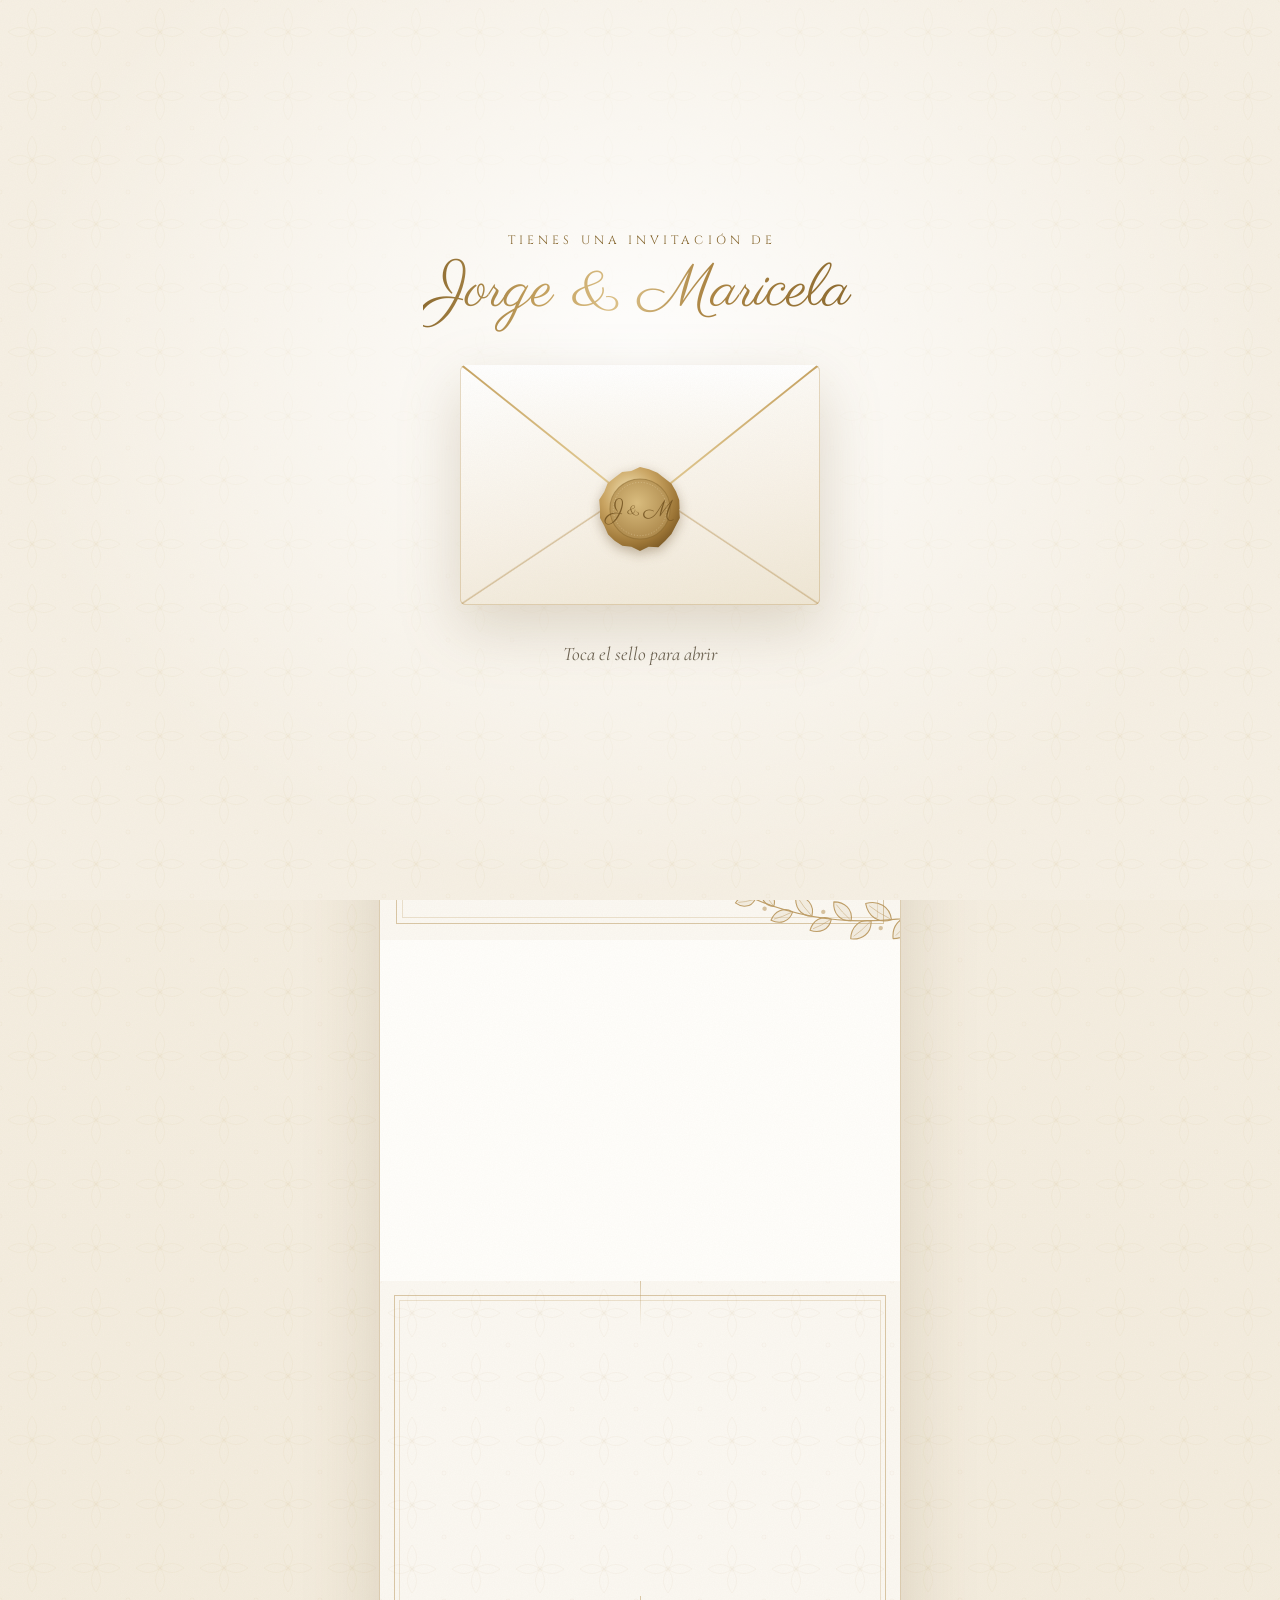
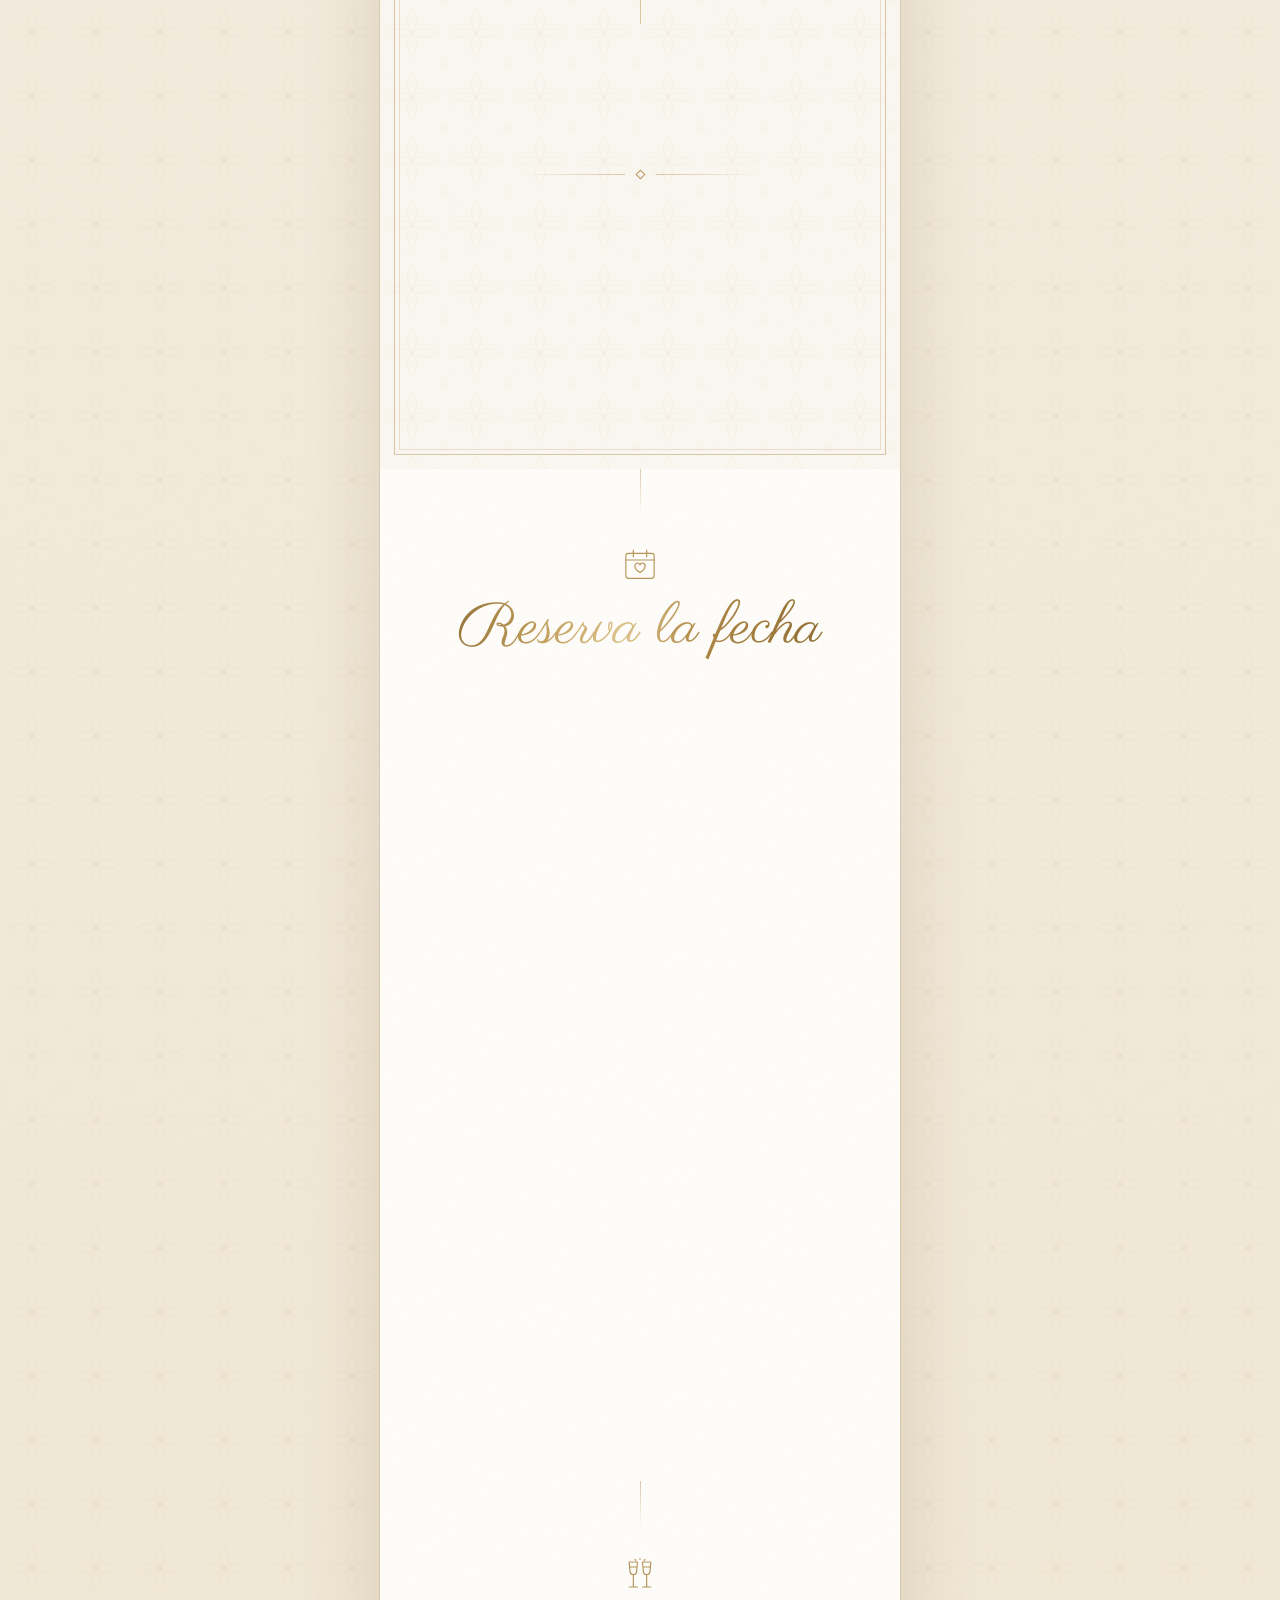
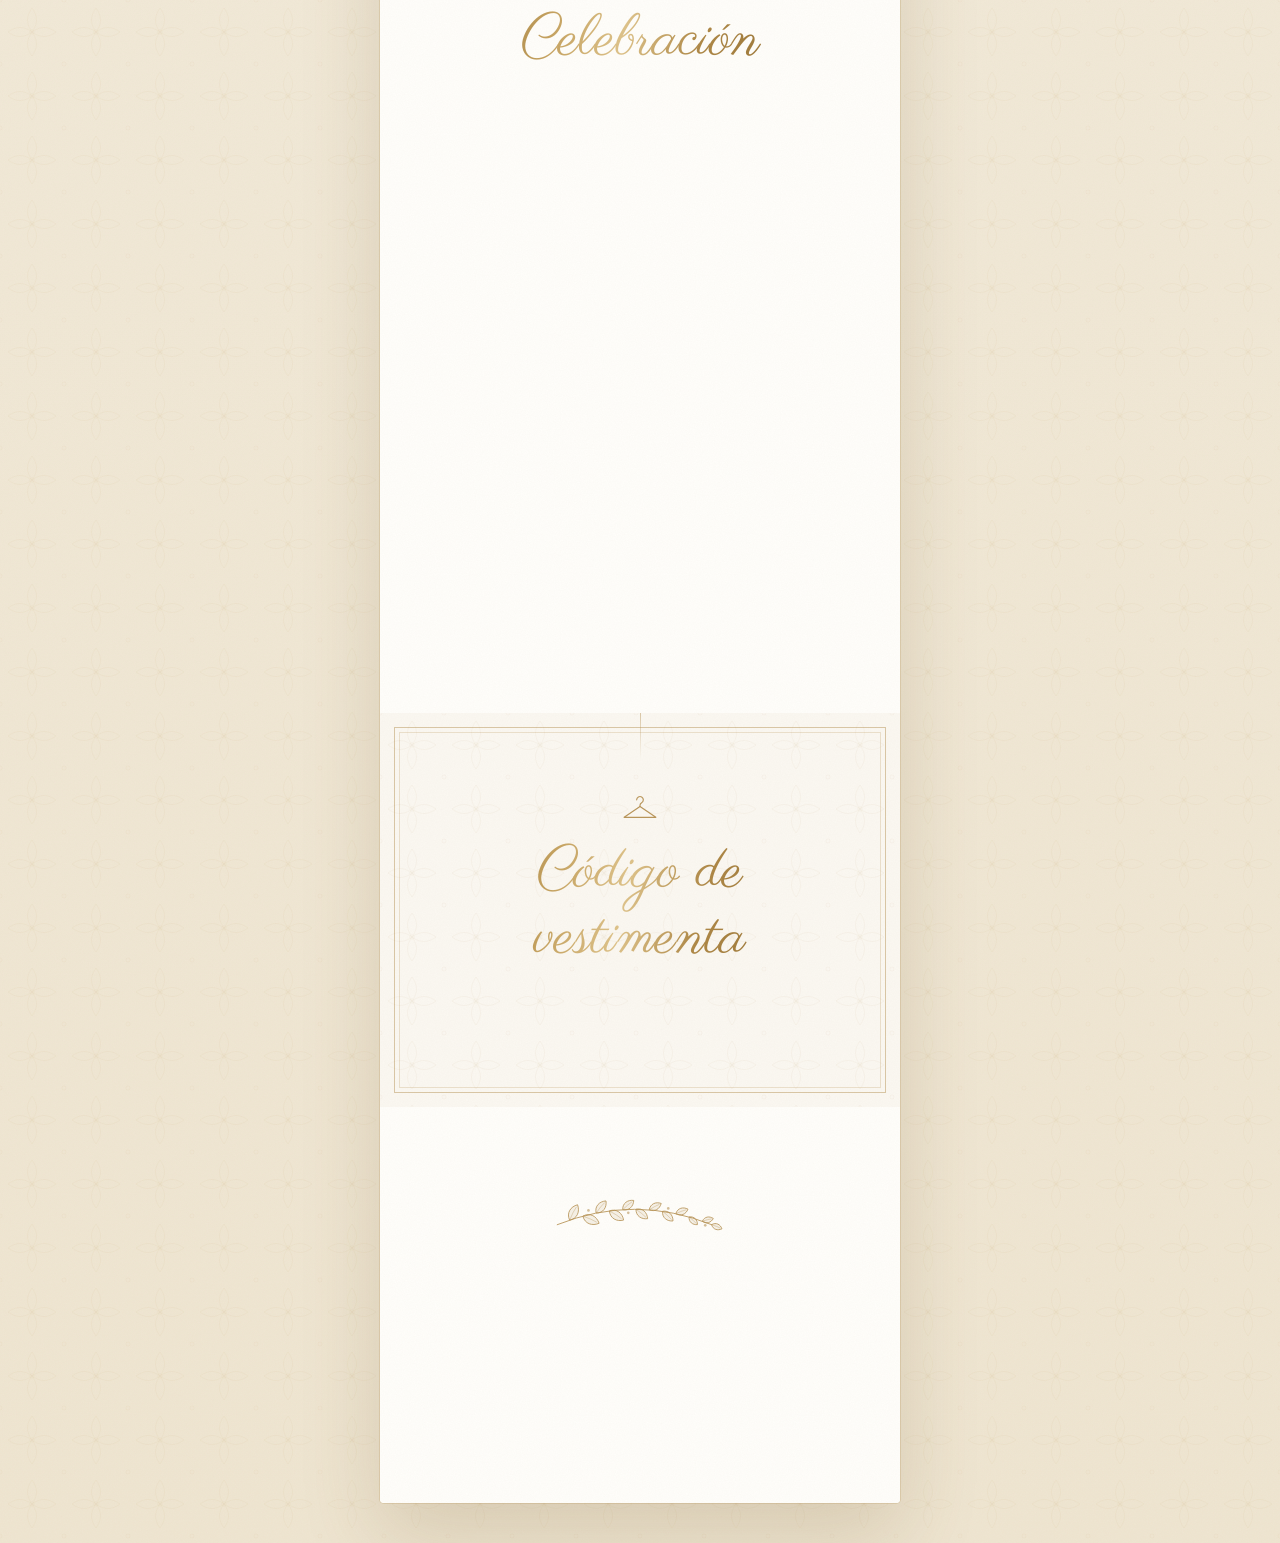
==== index.html @ 22a39b21 "Invitación de boda de Jorge & Maricela Invitación web en blanco y dorado con confirmación de asisten" ====
<!doctype html>
<html lang="es">
<head>
  <meta charset="utf-8">
  <meta name="viewport" content="width=device-width, initial-scale=1, viewport-fit=cover">
  <title>Boda de Jorge &amp; Maricela · 11 de diciembre de 2026</title>
  <meta name="description" content="Con la bendición de Dios y de nuestros padres, te invitamos a celebrar nuestra boda. Viernes 11 de diciembre de 2026 · Chiapa de Corzo, Chiapas.">
  <meta name="theme-color" content="#FFFEFB">
  <meta name="color-scheme" content="light only">
  <meta name="darkreader-lock">

  <!-- Vista previa al compartir (WhatsApp, Facebook…). Cambia TU-DOMINIO.com por la dirección real. -->
  <meta property="og:type" content="website">
  <meta property="og:locale" content="es_MX">
  <meta property="og:title" content="Jorge &amp; Maricela · ¡Nos casamos!">
  <meta property="og:description" content="Viernes 11 de diciembre de 2026 · Chiapa de Corzo, Chiapas. Abre tu invitación y confirma tu asistencia.">
  <meta property="og:url" content="https://jorgerealg-star.github.io/boda-jorge-maricela/">
  <meta property="og:image" content="https://jorgerealg-star.github.io/boda-jorge-maricela/img/og.jpg">
  <meta property="og:image:width" content="1200">
  <meta property="og:image:height" content="630">
  <meta property="og:image:alt" content="Invitación de boda de Jorge y Maricela">
  <meta name="twitter:card" content="summary_large_image">

  <link rel="icon" href="img/favicon-48.png" sizes="48x48" type="image/png">
  <link rel="apple-touch-icon" href="img/icono-180.png">

  <link rel="preconnect" href="https://fonts.googleapis.com">
  <link rel="preconnect" href="https://fonts.gstatic.com" crossorigin>
  <link rel="stylesheet" href="https://fonts.googleapis.com/css2?family=Cinzel:wght@400;500&family=Cormorant+Garamond:ital,wght@0,400;0,500;0,600;1,400;1,500&family=Parisienne&display=swap">
  <link rel="stylesheet" href="css/estilos.css">
</head>
<body>
  <a class="saltar" href="#contenido">Ir a la invitación</a>

  <!-- Sobre de bienvenida -->
  <div class="sobre-escena" id="sobre-escena" hidden>
    <div class="sobre-escena__marco">
      <p class="sobre-escena__antes">Tienes una invitación de</p>
      <p class="sobre-escena__nombres" id="sobre-nombres"></p>
      <button class="sobre" id="sobre" type="button" aria-label="Abrir la invitación">
        <span class="sobre__fondo"></span>
        <span class="sobre__carta" id="sobre-carta"></span>
        <span class="sobre__frente"></span>
        <span class="sobre__solapa"><span class="sobre__solapa-ext"></span><span class="sobre__solapa-int"></span></span>
        <span class="sobre__sello" id="sobre-sello"></span>
      </button>
      <p class="sobre-escena__pista">Toca el sello para abrir</p>
    </div>
  </div>

  <div class="pagina">
    <main class="invitacion" id="contenido" tabindex="-1">
      <noscript><p class="sin-js">Para ver la invitación activa JavaScript en tu navegador.</p></noscript>
    </main>
  </div>

  <button class="boton-musica" id="boton-musica" type="button" hidden aria-pressed="true" aria-label="Pausar la música"></button>

  <dialog class="visor" id="visor">
    <button class="visor__cerrar" type="button" aria-label="Cerrar">×</button>
    <img alt="">
  </dialog>

  <div class="aviso" id="aviso" role="status" aria-live="polite"></div>

  <script src="config.js"></script>
  <script src="js/decoracion.js"></script>
  <script src="js/app.js"></script>
</body>
</html>
---- css/estilos.css ----
/* ==========================================================================
   Invitación de boda · Jorge & Maricela
   Paleta: blanco perla y oro
   ========================================================================== */

:root {
  --blanco: #fffefb;
  --perla: #fbf8f2;
  --marfil: #f6f0e4;
  --champan: #efe5d1;
  --oro: #b8955a;
  --oro-claro: #d9bf88;
  --oro-osc: #85662e;
  --tinta: #3a3225;
  --tinta-suave: #6a6050;
  --linea: rgba(184, 149, 90, .5);
  --linea-suave: rgba(184, 149, 90, .25);

  --oro-texto: linear-gradient(100deg, #8a682e 0%, #c3a05e 28%, #dcc189 46%, #ad8746 64%, #8a682e 100%);
  --oro-fondo: linear-gradient(100deg, #c5a261, #ead6a2 42%, #c9a664 70%, #e0c78f);

  --serif: 'Cormorant Garamond', 'Times New Roman', serif;
  --mayus: 'Cinzel', 'Cormorant Garamond', serif;
  --script: 'Parisienne', 'Snell Roundhand', cursive;

  --ancho: 520px;
  --suave: cubic-bezier(.22, .7, .2, 1);

  --grano: url("data:image/svg+xml,%3Csvg xmlns='http://www.w3.org/2000/svg' width='220' height='220'%3E%3Cfilter id='n'%3E%3CfeTurbulence type='fractalNoise' baseFrequency='.85' numOctaves='3' stitchTiles='stitch'/%3E%3CfeColorMatrix values='0 0 0 0 .45 0 0 0 0 .38 0 0 0 0 .25 0 0 0 .05 0'/%3E%3C/filter%3E%3Crect width='100%25' height='100%25' filter='url(%23n)'/%3E%3C/svg%3E");
  /* Damasco suave en dorado para fondos */
  --damasco: url("data:image/svg+xml,%3Csvg xmlns='http://www.w3.org/2000/svg' width='64' height='64' viewBox='0 0 64 64'%3E%3Cg fill='none' stroke='%23b8955a' stroke-opacity='.08' stroke-width='.8'%3E%3Cpath d='M32 8c6 8 6 16 0 24-6-8-6-16 0-24zM32 32c6 8 6 16 0 24-6-8-6-16 0-24zM8 32c8-6 16-6 24 0-8 6-16 6-24 0zM32 32c8-6 16-6 24 0-8 6-16 6-24 0z'/%3E%3Ccircle cx='32' cy='32' r='2.2'/%3E%3Ccircle cx='0' cy='0' r='2'/%3E%3Ccircle cx='64' cy='0' r='2'/%3E%3Ccircle cx='0' cy='64' r='2'/%3E%3Ccircle cx='64' cy='64' r='2'/%3E%3C/g%3E%3C/svg%3E");
}

*, *::before, *::after { box-sizing: border-box; }
html { -webkit-text-size-adjust: 100%; scroll-behavior: smooth; }
html.bloqueado { overflow: hidden; }
body {
  margin: 0;
  font-family: var(--serif);
  font-size: 19px;
  line-height: 1.55;
  color: var(--tinta);
  background: var(--champan);
  -webkit-font-smoothing: antialiased;
  text-rendering: optimizeLegibility;
  font-variant-numeric: lining-nums;
}
img, svg { display: block; max-width: 100%; }
button, input, textarea { font: inherit; color: inherit; }
a { color: inherit; }
h1, h2, h3, p { margin: 0; }
[hidden] { display: none !important; }

.saltar {
  position: absolute; left: -999px; top: 8px; z-index: 100;
  background: var(--blanco); padding: 8px 14px; border-radius: 4px;
}
.saltar:focus { left: 8px; }
:focus-visible { outline: 2px solid var(--oro); outline-offset: 3px; }

/* ----------------------------------------------------------------- Página */
.pagina {
  min-height: 100vh;
  background: var(--grano), var(--damasco), linear-gradient(var(--marfil), var(--champan));
}
.invitacion {
  max-width: var(--ancho);
  margin: 0 auto;
  background: var(--blanco) var(--grano);
  overflow: hidden;
  outline: none;
  box-shadow: 0 0 0 1px var(--linea-suave), 0 30px 80px rgba(110, 85, 40, .18);
}
@media (min-width: 600px) {
  .pagina { padding: 40px 0; }
  .invitacion { border-radius: 4px; }
}

/* Revelado al hacer scroll */
.revelar { opacity: 0; transform: translateY(18px); transition: opacity .9s var(--suave), transform .9s var(--suave); }
.revelar.visto { opacity: 1; transform: none; }
body:not(.listo) .portada .revelar { opacity: 0; }

/* ----------------------------------------------------------------- Ramas e íconos */
.rama, .corona { overflow: visible; color: var(--oro); }
.rama .tallo, .corona .tallo { fill: none; stroke: currentColor; stroke-width: 1.15; stroke-linecap: round; }
.rama .hoja, .corona .hoja { fill: currentColor; fill-opacity: .12; stroke: currentColor; stroke-width: 1; stroke-linejoin: round; }
.rama .nervio, .corona .nervio { fill: none; stroke: currentColor; stroke-width: .6; stroke-opacity: .7; }
.rama .baya, .corona .baya { fill: currentColor; fill-opacity: .6; }
.icono { width: 1.25em; height: 1.25em; flex: none; }

.separador {
  display: flex; align-items: center; gap: 12px; justify-content: center;
  margin: 34px auto; max-width: 240px; color: var(--oro);
}
.separador span { flex: 1; height: 1px; background: linear-gradient(90deg, transparent, var(--linea)); }
.separador span:last-child { transform: scaleX(-1); }
.separador i { width: 7px; height: 7px; border: 1px solid currentColor; transform: rotate(45deg); }

/* ----------------------------------------------------------------- Textos comunes */
.etiqueta {
  font-family: var(--mayus); font-size: 12.5px; letter-spacing: .32em;
  text-transform: uppercase; color: var(--oro-osc);
}
.etiqueta--centro { text-align: center; margin-top: 34px; }
.titulo {
  font-family: var(--script); font-weight: 400;
  font-size: clamp(44px, 12vw, 58px); line-height: 1.15;
  padding: .05em .1em .15em;
  background: var(--oro-texto); -webkit-background-clip: text; background-clip: text; color: transparent;
}
.texto { color: var(--tinta-suave); font-size: 19px; max-width: 34ch; margin: 0 auto; }

/* ----------------------------------------------------------------- Secciones */
.seccion { position: relative; padding: 76px 30px; text-align: center; }
.seccion + .seccion::before {
  content: ''; position: absolute; top: 0; left: 50%; width: 1px; height: 46px;
  background: linear-gradient(var(--linea), transparent);
}
.seccion__dentro { position: relative; max-width: 420px; margin: 0 auto; }
.seccion__icono { display: grid; place-items: center; color: var(--oro); margin-bottom: 8px; }
.seccion__icono .icono { width: 40px; height: 40px; }
.seccion--padres, .seccion--vestimenta, .seccion--padrinos, .seccion--rsvp {
  background: var(--grano), var(--damasco), var(--perla);
}
.seccion--padres::after, .seccion--vestimenta::after, .seccion--rsvp::after {
  content: ''; position: absolute; inset: 14px; pointer-events: none;
  border: 1px solid var(--linea); outline: 1px solid var(--linea-suave); outline-offset: -6px;
}

/* ----------------------------------------------------------------- Portada */
.portada {
  position: relative; min-height: 100vh; min-height: 100svh;
  display: grid; place-items: center; text-align: center;
  padding: 72px 28px 96px; color: var(--tinta); overflow: hidden;
  background:
    radial-gradient(ellipse 85% 55% at 50% 42%, rgba(239, 222, 182, .55), transparent 72%),
    var(--grano),
    linear-gradient(180deg, var(--blanco), var(--perla));
}
.portada__marco {
  position: absolute; inset: 16px; border: 1px solid var(--linea); pointer-events: none;
}
.portada__marco::after {
  content: ''; position: absolute; inset: 5px; border: 1px solid var(--linea-suave);
}
.portada__rama { position: absolute; color: var(--oro); opacity: .9; pointer-events: none; }
.portada__rama .rama { width: 100%; }
.portada__rama--arriba { width: 72%; top: -14px; left: -16%; transform: rotate(12deg); }
.portada__rama--abajo { width: 66%; bottom: -10px; right: -14%; transform: rotate(192deg); }
.portada__contenido { position: relative; z-index: 1; display: flex; flex-direction: column; align-items: center; }
.portada__antes {
  font-family: var(--mayus); font-size: 14px; letter-spacing: .5em; text-transform: uppercase;
  color: var(--oro-osc); padding-left: .5em;
}
.portada__monograma { position: relative; width: 168px; height: 168px; margin: 26px 0 8px; display: grid; place-items: center; }
.portada__monograma .corona { position: absolute; inset: 0; width: 100%; height: 100%; color: var(--oro); }
.portada__monograma span {
  font-family: var(--mayus); font-size: 34px; letter-spacing: .06em; color: var(--oro-osc);
  display: flex; align-items: center; gap: 6px; margin-top: -6px;
}
.portada__monograma i { font-family: var(--script); font-style: normal; font-size: 30px; color: var(--oro); }
.portada__nombres {
  font-family: var(--script); font-weight: 400; line-height: .98;
  font-size: clamp(66px, 20vw, 96px);
  display: flex; flex-direction: column; align-items: center;
}
.portada__nombres span {
  padding: .06em .18em .14em;
  background: var(--oro-texto); -webkit-background-clip: text; background-clip: text; color: transparent;
}
.portada__nombres .portada__y { font-size: .52em; margin: -.1em 0 -.12em; }
.portada__fecha {
  display: flex; align-items: center; gap: 12px; margin-top: 28px; white-space: nowrap;
  font-family: var(--mayus); font-size: 12px; letter-spacing: .18em; text-transform: uppercase; color: var(--tinta);
}
.portada__fecha strong { font-weight: 400; font-size: 18px; letter-spacing: .08em; padding: 6px 12px; border-left: 1px solid var(--linea); border-right: 1px solid var(--linea); color: var(--oro-osc); }
.portada__lugar {
  display: flex; align-items: center; gap: 8px; margin-top: 16px;
  font-style: italic; font-size: 19px; color: var(--tinta-suave);
}
.portada__lugar .icono { color: var(--oro); width: 18px; height: 18px; }
.portada__invitado {
  margin-top: 30px; padding: 14px 26px; border: 1px solid var(--linea);
  background: rgba(255, 255, 255, .7); box-shadow: 0 8px 24px rgba(140, 105, 45, .08);
  display: flex; flex-direction: column; gap: 2px;
}
.portada__invitado span { font-family: var(--mayus); font-size: 11px; letter-spacing: .3em; text-transform: uppercase; color: var(--oro-osc); }
.portada__invitado strong { font-weight: 500; font-size: 22px; line-height: 1.3; margin: 4px 0 2px; }
.portada__invitado em { font-size: 16px; color: var(--tinta-suave); }
.portada__bajar {
  position: absolute; bottom: 34px; left: 50%; transform: translateX(-50%);
  color: var(--oro); width: 44px; height: 44px; display: grid; place-items: center;
  animation: flotar 2.4s ease-in-out infinite;
}
.portada__bajar .icono { width: 24px; height: 24px; }
@keyframes flotar { 50% { transform: translate(-50%, 7px); } }

/* ----------------------------------------------------------------- Frase */
.seccion--frase { padding-top: 84px; padding-bottom: 70px; }
.frase__rama { width: 150px; margin: 0 auto 22px; }
.frase p { font-style: italic; font-size: 23px; line-height: 1.6; color: var(--tinta); }

/* ----------------------------------------------------------------- Padres */
.padres__intro { font-family: var(--script); font-size: 34px; line-height: 1.35; color: var(--oro-osc); margin-bottom: 34px; }
.padres { display: grid; gap: 26px; }
.padres__divisor { width: 1px; height: 28px; margin: -6px auto; background: var(--linea); }
.padres__grupo .etiqueta { margin-bottom: 10px; }
.padres__nombre { font-size: 22px; line-height: 1.45; color: var(--tinta); }
.padres__honor { font-style: italic; font-size: 20px; color: var(--tinta-suave); max-width: 26ch; margin: 0 auto; }
.padres__novios { margin-top: 20px; display: flex; flex-direction: column; gap: 4px; }
.padres__novios span { font-family: var(--mayus); font-size: 17px; letter-spacing: .12em; color: var(--tinta); }
.padres__novios i { font-family: var(--script); font-style: normal; font-size: 32px; color: var(--oro); line-height: 1.2; }

/* ----------------------------------------------------------------- Fecha */
.fecha-grande { display: grid; grid-template-columns: 1fr auto 1fr; align-items: center; gap: 18px; margin-top: 24px; }
.fecha-grande__lado {
  font-family: var(--mayus); font-size: 13.5px; letter-spacing: .26em; text-transform: uppercase; color: var(--oro-osc);
  padding: 10px 0; border-top: 1px solid var(--linea); border-bottom: 1px solid var(--linea);
}
.fecha-grande__dia {
  font-family: var(--mayus); font-weight: 400; font-size: 80px; line-height: 1;
  background: var(--oro-texto); -webkit-background-clip: text; background-clip: text; color: transparent;
}
.cuenta { display: flex; justify-content: center; gap: 10px; margin-top: 14px; }
.cuenta__caja {
  width: 74px; padding: 14px 4px 10px; border: 1px solid var(--linea); background: var(--blanco);
  box-shadow: 0 6px 16px rgba(140, 105, 45, .07);
  display: flex; flex-direction: column; align-items: center;
}
.cuenta__caja b { font-family: var(--serif); font-weight: 500; font-size: 34px; line-height: 1; color: var(--tinta); font-variant-numeric: lining-nums tabular-nums; }
.cuenta__caja span { margin-top: 6px; font-family: var(--mayus); font-size: 10.5px; letter-spacing: .2em; text-transform: uppercase; color: var(--oro-osc); }
.cuenta__mensaje { margin-top: 30px; font-family: var(--script); font-size: 38px; color: var(--oro-osc); }

.cal { margin: 40px auto 0; max-width: 320px; padding: 22px 20px 18px; border: 1px solid var(--linea); background: var(--blanco); box-shadow: 0 10px 26px rgba(140, 105, 45, .07); }
.cal__mes { font-family: var(--mayus); font-size: 13px; letter-spacing: .3em; text-transform: uppercase; color: var(--oro-osc); margin-bottom: 12px; }
.cal__rejilla { display: grid; grid-template-columns: repeat(7, 1fr); row-gap: 4px; font-size: 16px; }
.cal__rejilla span { height: 34px; display: grid; place-items: center; }
.cal__cab { font-family: var(--mayus); font-size: 11.5px; color: var(--oro-osc); }
.cal__dia { color: var(--tinta-suave); }
.cal__dia--boda { position: relative; color: var(--blanco); font-weight: 600; }
.cal__dia--boda .icono { position: absolute; width: 40px; height: 40px; left: 50%; top: 50%; transform: translate(-50%, -50%); color: var(--oro); }
.cal__dia--boda .icono path { fill: var(--oro); }
.cal__dia--boda b { position: relative; font-weight: 600; font-size: 15px; margin-top: -2px; }

/* ----------------------------------------------------------------- Botones */
.botones { display: flex; flex-wrap: wrap; justify-content: center; gap: 12px; margin-top: 30px; }
.boton {
  display: inline-flex; align-items: center; justify-content: center; gap: 10px;
  min-height: 50px; padding: 12px 22px; border-radius: 2px; cursor: pointer;
  font-family: var(--mayus); font-size: 13px; letter-spacing: .16em; text-transform: uppercase; text-decoration: none;
  transition: background-color .25s, color .25s, border-color .25s, transform .15s, box-shadow .25s, filter .25s;
}
.boton:active { transform: translateY(1px); }
.boton .icono { width: 19px; height: 19px; }
.botones .boton { min-width: 220px; }
.boton--oro, .boton--principal {
  color: #3d2f14; border: 0; box-shadow: 0 10px 24px rgba(140, 105, 45, .25);
  background: var(--oro-fondo);
}
.boton--oro:hover, .boton--principal:hover { box-shadow: 0 12px 30px rgba(140, 105, 45, .32); filter: brightness(1.04); }
.boton--oro:disabled { opacity: .7; cursor: progress; }
.boton--linea { background: var(--blanco); color: var(--oro-osc); border: 1px solid var(--oro); }
.boton--linea:hover { background: #fbf4e6; }
.boton--ancho { width: 100%; }
.boton--chico { min-height: 42px; padding: 8px 16px; font-size: 11.5px; }
.enlace {
  background: none; border: 0; padding: 8px; margin-top: 18px; cursor: pointer;
  font-style: italic; font-size: 17px; text-decoration: underline; text-underline-offset: 4px; color: var(--tinta-suave);
}

/* ----------------------------------------------------------------- Evento */
.evento__hora { font-family: var(--serif); font-weight: 500; font-size: 34px; color: var(--tinta); margin-top: 10px; }
.evento__lugar { font-family: var(--mayus); font-size: 18px; letter-spacing: .16em; color: var(--oro-osc); margin-top: 6px; }
.evento__dir { font-style: italic; font-size: 19px; color: var(--tinta-suave); margin-top: 8px; }
.mapa {
  position: relative; margin: 28px auto 0; height: 220px; border: 1px solid var(--linea); padding: 6px; background: var(--blanco);
  box-shadow: 0 14px 30px rgba(140, 105, 45, .1);
}
/* Se ve debajo del mapa mientras carga o si el teléfono no lo puede mostrar */
.mapa__respaldo {
  position: absolute; inset: 6px; display: flex; flex-direction: column; align-items: center; justify-content: center; gap: 6px;
  text-decoration: none; color: var(--oro-osc);
  background: var(--grano), var(--damasco), var(--perla);
}
.mapa__respaldo .icono { width: 40px; height: 40px; color: var(--oro); }
.mapa__respaldo span { font-family: var(--mayus); font-size: 15px; letter-spacing: .14em; }
.mapa__respaldo em { font-size: 16px; color: var(--tinta-suave); text-decoration: underline; text-underline-offset: 3px; }
.mapa iframe { position: relative; width: 100%; height: 100%; border: 0; filter: saturate(.5) sepia(.15); background: transparent; }

/* ----------------------------------------------------------------- Itinerario */
.linea { list-style: none; margin: 30px auto 0; padding: 0; position: relative; max-width: 300px; }
.linea::before { content: ''; position: absolute; left: 27px; top: 10px; bottom: 10px; width: 1px; background: var(--linea); }
.linea__paso { position: relative; display: grid; grid-template-columns: 56px 1fr; grid-template-rows: auto auto; column-gap: 18px; text-align: left; padding: 10px 0; }
.linea__icono {
  grid-row: span 2; width: 56px; height: 56px; border-radius: 50%; display: grid; place-items: center;
  background: var(--blanco); color: var(--oro); border: 1px solid var(--oro);
  box-shadow: 0 0 0 5px var(--blanco), 0 0 0 6px var(--linea-suave);
}
.linea__icono .icono { width: 26px; height: 26px; }
.linea__hora { align-self: end; font-family: var(--mayus); font-size: 13px; letter-spacing: .18em; color: var(--oro-osc); }
.linea__titulo { font-size: 23px; color: var(--tinta); }

/* ----------------------------------------------------------------- Vestimenta y regalos */
.vestimenta__tipo { font-family: var(--mayus); font-size: 24px; letter-spacing: .3em; color: var(--tinta); margin-top: 12px; padding-left: .3em; }
.nota {
  display: flex; align-items: center; gap: 14px; text-align: left; margin: 24px auto 0; max-width: 340px;
  padding: 16px 18px; border: 1px solid var(--linea); background: var(--blanco); font-size: 18px; color: var(--tinta-suave);
}
.nota__punto { flex: none; width: 26px; height: 26px; border-radius: 50%; background: #fff; box-shadow: inset 0 0 0 1px #ddd3c0, 0 0 0 3px #fff, 0 0 0 4px var(--linea); }

.regalos { display: grid; grid-template-columns: 1fr 1fr; gap: 14px; margin-top: 28px; }
.regalos--1 { grid-template-columns: minmax(0, 300px); justify-content: center; }
.regalo {
  display: flex; flex-direction: column; align-items: center; gap: 8px; padding: 24px 16px;
  border: 1px solid var(--linea); background: var(--blanco); box-shadow: 0 10px 26px rgba(140, 105, 45, .07);
}
.regalo--ancho { grid-column: 1 / -1; }
.regalo > .icono { width: 38px; height: 38px; color: var(--oro); }
.regalo h3 { font-family: var(--script); font-weight: 400; font-size: 34px; line-height: 1.2; color: var(--oro-osc); }
.regalo p { font-size: 17px; color: var(--tinta-suave); line-height: 1.4; }
.regalo__clabe { font-family: var(--mayus); letter-spacing: .12em; color: var(--tinta) !important; font-size: 16px !important; word-break: break-all; }
.regalo .boton { margin-top: 6px; }

/* ----------------------------------------------------------------- Galería */
.galeria { display: grid; grid-template-columns: 1fr 1fr; gap: 10px; margin-top: 28px; }
.galeria__foto { padding: 6px; border: 1px solid var(--linea); background: #fff; cursor: zoom-in; aspect-ratio: 3 / 4; }
.galeria__foto:nth-child(3n + 1) { grid-column: span 2; aspect-ratio: 3 / 2; }
.galeria__foto img { width: 100%; height: 100%; object-fit: cover; }
.visor { border: 0; padding: 0; background: transparent; max-width: 94vw; max-height: 90vh; }
.visor::backdrop { background: rgba(40, 32, 20, .85); }
.visor img { max-width: 94vw; max-height: 86vh; object-fit: contain; }
.visor__cerrar { position: fixed; top: 14px; right: 18px; font-size: 40px; line-height: 1; background: none; border: 0; color: #fff; cursor: pointer; }

/* ----------------------------------------------------------------- Confirmación */
.seccion--rsvp { padding-top: 84px; padding-bottom: 84px; }
.seccion--rsvp::before { display: none; }
.rsvp__limite { font-style: italic; font-size: 19px; color: var(--tinta-suave); margin-top: 4px; }
.rsvp__limite b { font-weight: 600; color: var(--oro-osc); }
.rsvp { margin-top: 30px; }
.rsvp__saludo { padding: 18px 16px 22px; border-top: 1px solid var(--linea); border-bottom: 1px solid var(--linea); margin-bottom: 26px; }
.rsvp__para { font-family: var(--mayus); font-size: 11.5px; letter-spacing: .3em; text-transform: uppercase; color: var(--oro-osc); }
.rsvp__nombre { font-size: 28px; font-weight: 500; line-height: 1.25; margin-top: 6px; }
.rsvp__pases { font-style: italic; font-size: 18px; color: var(--tinta-suave); margin-top: 2px; }
.rsvp__pases b { font-style: normal; font-weight: 600; color: var(--oro-osc); }
.rsvp__aviso { font-size: 17px; font-style: italic; color: var(--oro-osc); margin-bottom: 20px; }
.rsvp__form { display: grid; gap: 22px; text-align: left; }
.campo { display: grid; gap: 8px; }
.campo > span, .opciones legend, .personas__pregunta {
  font-family: var(--mayus); font-size: 12px; letter-spacing: .22em; text-transform: uppercase; color: var(--oro-osc);
}
.campo em { font-family: var(--serif); text-transform: none; letter-spacing: 0; font-size: 15px; color: var(--tinta-suave); }
.campo input, .campo textarea {
  width: 100%; padding: 14px 16px; font-size: 19px; border-radius: 2px; color: var(--tinta);
  border: 1px solid var(--linea); background: var(--blanco);
  transition: border-color .2s, box-shadow .2s;
}
.campo textarea { resize: vertical; min-height: 96px; line-height: 1.45; }
.campo input::placeholder, .campo textarea::placeholder { color: #a89c86; font-style: italic; }
.campo input:focus, .campo textarea:focus { outline: none; border-color: var(--oro); box-shadow: 0 0 0 3px rgba(184, 149, 90, .18); }
.opciones { border: 0; padding: 0; margin: 0; display: grid; grid-template-columns: 1fr 1fr; gap: 10px; }
.opciones legend { padding: 0; margin-bottom: 10px; }
.opcion { position: relative; cursor: pointer; }
.opcion input { position: absolute; opacity: 0; inset: 0; cursor: pointer; }
.opcion span {
  display: flex; flex-direction: column; align-items: center; gap: 8px; text-align: center;
  padding: 18px 10px; border: 1px solid var(--linea); background: var(--blanco);
  font-size: 18px; line-height: 1.25; transition: background .2s, border-color .2s, color .2s, box-shadow .2s;
}
.opcion .icono { width: 30px; height: 30px; color: var(--oro); }
.opcion input:checked + span { background: var(--oro-fondo); color: #3d2f14; border-color: var(--oro); box-shadow: 0 8px 20px rgba(140, 105, 45, .22); }
.opcion input:checked + span .icono { color: #5c4518; }
.opcion input:focus-visible + span { outline: 2px solid var(--oro); outline-offset: 3px; }
.personas { display: flex; flex-direction: column; align-items: center; gap: 10px; padding: 18px; border: 1px solid var(--linea); background: var(--blanco); }
.contador { display: flex; align-items: center; gap: 22px; }
.contador__btn {
  width: 48px; height: 48px; border-radius: 50%; display: grid; place-items: center; cursor: pointer;
  border: 1px solid var(--oro); background: var(--blanco); color: var(--oro-osc);
}
.contador__btn .icono { width: 20px; height: 20px; }
.contador__btn:disabled { opacity: .3; cursor: default; }
.contador__valor { font-size: 44px; font-weight: 500; min-width: 1.4em; text-align: center; line-height: 1; color: var(--tinta); }
.personas__max { font-style: italic; font-size: 16px; color: var(--tinta-suave); }
.trampa { position: absolute !important; left: -9999px; width: 1px; height: 1px; overflow: hidden; }
.rsvp__error { color: #9b3b2a; font-size: 17px; text-align: center; }
.rsvp__error:empty { display: none; }
.rsvp__error a { color: var(--oro-osc); }
.rsvp__nota { font-style: italic; font-size: 16px; text-align: center; color: var(--tinta-suave); }
.rsvp__cargando { display: flex; flex-direction: column; align-items: center; gap: 14px; font-style: italic; color: var(--tinta-suave); padding: 30px 0; }
.puntos { display: flex; gap: 8px; }
.puntos i { width: 8px; height: 8px; border-radius: 50%; background: var(--oro); animation: punto 1.2s infinite ease-in-out; }
.puntos i:nth-child(2) { animation-delay: .15s; }
.puntos i:nth-child(3) { animation-delay: .3s; }
@keyframes punto { 0%, 80%, 100% { opacity: .25; transform: scale(.8); } 40% { opacity: 1; transform: none; } }
.rsvp__tarjeta { padding: 30px 22px; border: 1px solid var(--linea); background: var(--blanco); box-shadow: 0 12px 30px rgba(140, 105, 45, .1); display: flex; flex-direction: column; align-items: center; gap: 10px; }
.rsvp__tarjeta p { font-size: 19px; color: var(--tinta-suave); }
.rsvp__tarjeta .botones { margin-top: 12px; }
.rsvp__sello { width: 74px; height: 74px; border-radius: 50%; display: grid; place-items: center; background: var(--oro-fondo); color: #5c4518; box-shadow: 0 0 0 6px rgba(184, 149, 90, .15); margin-bottom: 6px; }
.rsvp__sello .icono { width: 38px; height: 38px; }
.rsvp__grande { font-family: var(--script); font-size: 40px !important; line-height: 1.2; color: var(--oro-osc) !important; }
.rsvp__quien { font-family: var(--mayus); font-size: 15px !important; letter-spacing: .18em; color: var(--tinta) !important; }
.rsvp__tarjeta--hecho { animation: aparecer .7s var(--suave); }
@keyframes aparecer { from { opacity: 0; transform: translateY(12px) scale(.98); } }

/* ----------------------------------------------------------------- Cierre */
.cierre { padding: 80px 30px 70px; text-align: center; background: var(--blanco) var(--grano); }
.cierre__rama { width: 210px; margin: 0 auto 26px; }
.cierre__antes { font-family: var(--mayus); font-size: 13px; letter-spacing: .4em; text-transform: uppercase; color: var(--oro-osc); padding-left: .4em; }
.cierre__nombres {
  white-space: nowrap;
  font-family: var(--script); font-size: clamp(40px, 11.5vw, 62px); line-height: 1.25; margin-top: 10px; padding: 0 .1em .1em;
  background: var(--oro-texto); -webkit-background-clip: text; background-clip: text; color: transparent;
}
.cierre__fecha { font-family: var(--mayus); font-size: 15px; letter-spacing: .4em; color: var(--tinta); margin-top: 8px; padding-left: .4em; }

/* ----------------------------------------------------------------- Música y aviso */
.boton-musica {
  position: fixed; right: 18px; bottom: calc(18px + env(safe-area-inset-bottom)); z-index: 30;
  width: 50px; height: 50px; border-radius: 50%; display: grid; place-items: center; cursor: pointer;
  border: 1px solid var(--oro); background: rgba(255, 254, 251, .92); color: var(--oro-osc);
  box-shadow: 0 8px 22px rgba(140, 105, 45, .22); backdrop-filter: blur(6px);
}
.boton-musica .icono { width: 22px; height: 22px; }
.boton-musica.sonando .icono { animation: latir 1.6s ease-in-out infinite; }
@keyframes latir { 50% { transform: scale(1.12); } }
.aviso {
  position: fixed; left: 50%; bottom: 28px; z-index: 60; transform: translate(-50%, 20px); opacity: 0; pointer-events: none;
  background: var(--tinta); color: var(--blanco); padding: 10px 20px; border-radius: 30px; font-size: 16px;
  transition: opacity .3s, transform .3s;
}
.aviso.visible { opacity: 1; transform: translate(-50%, 0); }
.sin-js { padding: 60px 30px; text-align: center; }

/* ==========================================================================
   Sobre de bienvenida
   ========================================================================== */
.sobre-escena {
  position: fixed; inset: 0; z-index: 50; display: grid; place-items: center; overflow: hidden;
  background:
    radial-gradient(ellipse at 50% 40%, rgba(255, 255, 255, .9), transparent 70%),
    var(--grano), var(--damasco), var(--marfil);
  transition: opacity .9s ease, visibility .9s;
}
.sobre-escena.fuera { opacity: 0; visibility: hidden; }
.sobre-escena__marco { display: flex; flex-direction: column; align-items: center; padding: 24px; text-align: center; }
.sobre-escena__antes { font-family: var(--mayus); font-size: 12px; letter-spacing: .34em; text-transform: uppercase; color: var(--oro-osc); padding-left: .34em; }
.sobre-escena__antes, .sobre-escena__nombres { transition: opacity .5s ease, transform .7s var(--suave); }
.abierto .sobre-escena__antes, .abierto .sobre-escena__nombres { opacity: 0; transform: translateY(-14px); }
.abierto .sobre { transform: translateY(70px); transition: transform 1s var(--suave) .3s; }
.sobre-escena__nombres {
  white-space: nowrap;
  font-family: var(--script); font-size: clamp(38px, 11vw, 60px); line-height: 1.25; margin: 4px 0 30px; padding: 0 .1em .1em;
  background: var(--oro-texto); -webkit-background-clip: text; background-clip: text; color: transparent;
}
.sobre-escena__pista {
  margin-top: 34px; font-style: italic; font-size: 19px; color: var(--tinta-suave);
  animation: respirar 2.2s ease-in-out infinite;
}
@keyframes respirar { 50% { opacity: .45; } }

.sobre {
  position: relative; display: block; width: min(84vw, 360px); aspect-ratio: 1.5; padding: 0; border: 0;
  background: none; cursor: pointer; perspective: 1400px;
  filter: drop-shadow(0 22px 30px rgba(120, 90, 40, .22));
  animation: entrar-sobre 1s var(--suave) backwards;
}
@keyframes entrar-sobre { from { opacity: 0; transform: translateY(26px) rotate(-2deg); } }
.sobre > span { position: absolute; display: block; }
/* Interior del sobre: forro dorado */
.sobre__fondo {
  inset: 0; border-radius: 6px;
  background:
    repeating-linear-gradient(45deg, rgba(255, 255, 255, .22) 0 1px, transparent 1px 10px),
    repeating-linear-gradient(-45deg, rgba(255, 255, 255, .22) 0 1px, transparent 1px 10px),
    linear-gradient(160deg, #d8bd85, #b8955a);
}
.sobre__carta {
  left: 5%; right: 5%; top: 6%; height: 88%; z-index: 2; border-radius: 3px;
  background: var(--blanco) var(--grano);
  box-shadow: inset 0 0 0 1px var(--linea), inset 0 0 0 5px var(--blanco), inset 0 0 0 6px var(--linea-suave), 0 -2px 10px rgba(0, 0, 0, .06);
  display: flex !important; flex-direction: column; align-items: center; justify-content: flex-start; padding-top: 9%;
  transition: transform 1.1s var(--suave) .95s;
}
.carta__antes { font-family: var(--mayus); font-size: 10.5px; letter-spacing: .34em; text-transform: uppercase; color: var(--oro-osc); }
.carta__nombres {
  font-family: var(--script); font-size: clamp(30px, 9vw, 38px); line-height: 1.3; padding: 0 .1em;
  background: var(--oro-texto); -webkit-background-clip: text; background-clip: text; color: transparent;
}
.carta__fecha { font-family: var(--mayus); font-size: 11px; letter-spacing: .26em; color: var(--tinta); }
/* Papel blanco perlado del sobre */
.sobre__frente {
  inset: 0; z-index: 3; border-radius: 6px;
  background:
    linear-gradient(to top right, transparent 49.7%, rgba(184, 149, 90, .55) 50%, transparent 50.4%),
    linear-gradient(to top left, transparent 49.7%, rgba(184, 149, 90, .55) 50%, transparent 50.4%),
    var(--grano),
    linear-gradient(170deg, #ffffff, #f7f1e6 60%, #efe6d4);
  box-shadow: inset 0 0 0 1px rgba(184, 149, 90, .35);
  clip-path: polygon(0 0, 50% 54%, 100% 0, 100% 100%, 0 100%);
}
.sobre__solapa {
  left: 0; right: 0; top: 0; height: 60%; z-index: 4;
  transform-origin: 50% 0; transform-style: preserve-3d;
  transition: transform .85s cubic-bezier(.5, 0, .3, 1) .2s, z-index 0s linear .62s;
}
.sobre__solapa > span { position: absolute; inset: 0; display: block; backface-visibility: hidden; -webkit-backface-visibility: hidden; clip-path: polygon(0 0, 100% 0, 50% 100%); border-radius: 6px 6px 0 0; }
/* Filo dorado: triángulo dorado con otro blanco apenas más chico encima */
.sobre__solapa-ext { background: linear-gradient(100deg, #c5a261, #e6d09b 50%, #c09a58); }
.sobre__solapa-ext::before {
  content: ''; position: absolute; inset: 0;
  clip-path: polygon(3px 0, calc(100% - 3px) 0, 50% calc(100% - 2.6px));
  background: var(--grano), linear-gradient(180deg, #ffffff, #f6efe2);
}
.sobre__solapa-int {
  transform: rotateX(180deg);
  background:
    repeating-linear-gradient(45deg, rgba(255, 255, 255, .25) 0 1px, transparent 1px 10px),
    repeating-linear-gradient(-45deg, rgba(255, 255, 255, .25) 0 1px, transparent 1px 10px),
    linear-gradient(180deg, #e3cb96, #c5a466);
}
.sobre__sello {
  left: 50%; top: 60%; width: 86px; height: 86px; z-index: 5; transform: translate(-50%, -50%);
  transition: transform .45s var(--suave), opacity .35s ease;
  filter: drop-shadow(0 4px 6px rgba(90, 60, 20, .35));
}
.sobre:hover .sobre__sello { transform: translate(-50%, -50%) scale(1.05); }
.sobre__sello .sello { width: 100%; height: 100%; }

.abierto .sobre__sello { opacity: 0; transform: translate(-50%, -50%) scale(1.35) rotate(-8deg); }
.abierto .sobre__solapa { transform: rotateX(180deg); z-index: 1; }
.abierto .sobre__carta { transform: translateY(-62%); }
.abierto .sobre-escena__pista { opacity: 0; animation: none; transition: opacity .3s; }

@media (prefers-reduced-motion: reduce) {
  *, *::before, *::after { animation-duration: .01ms !important; animation-iteration-count: 1 !important; transition-duration: .01ms !important; transition-delay: 0s !important; }
  html { scroll-behavior: auto; }
  .revelar { opacity: 1; transform: none; }
}

@media (max-width: 360px) {
  body { font-size: 18px; }
  .seccion { padding-left: 22px; padding-right: 22px; }
  .cuenta__caja { width: 64px; }
  .portada__fecha { gap: 8px; letter-spacing: .14em; }
}
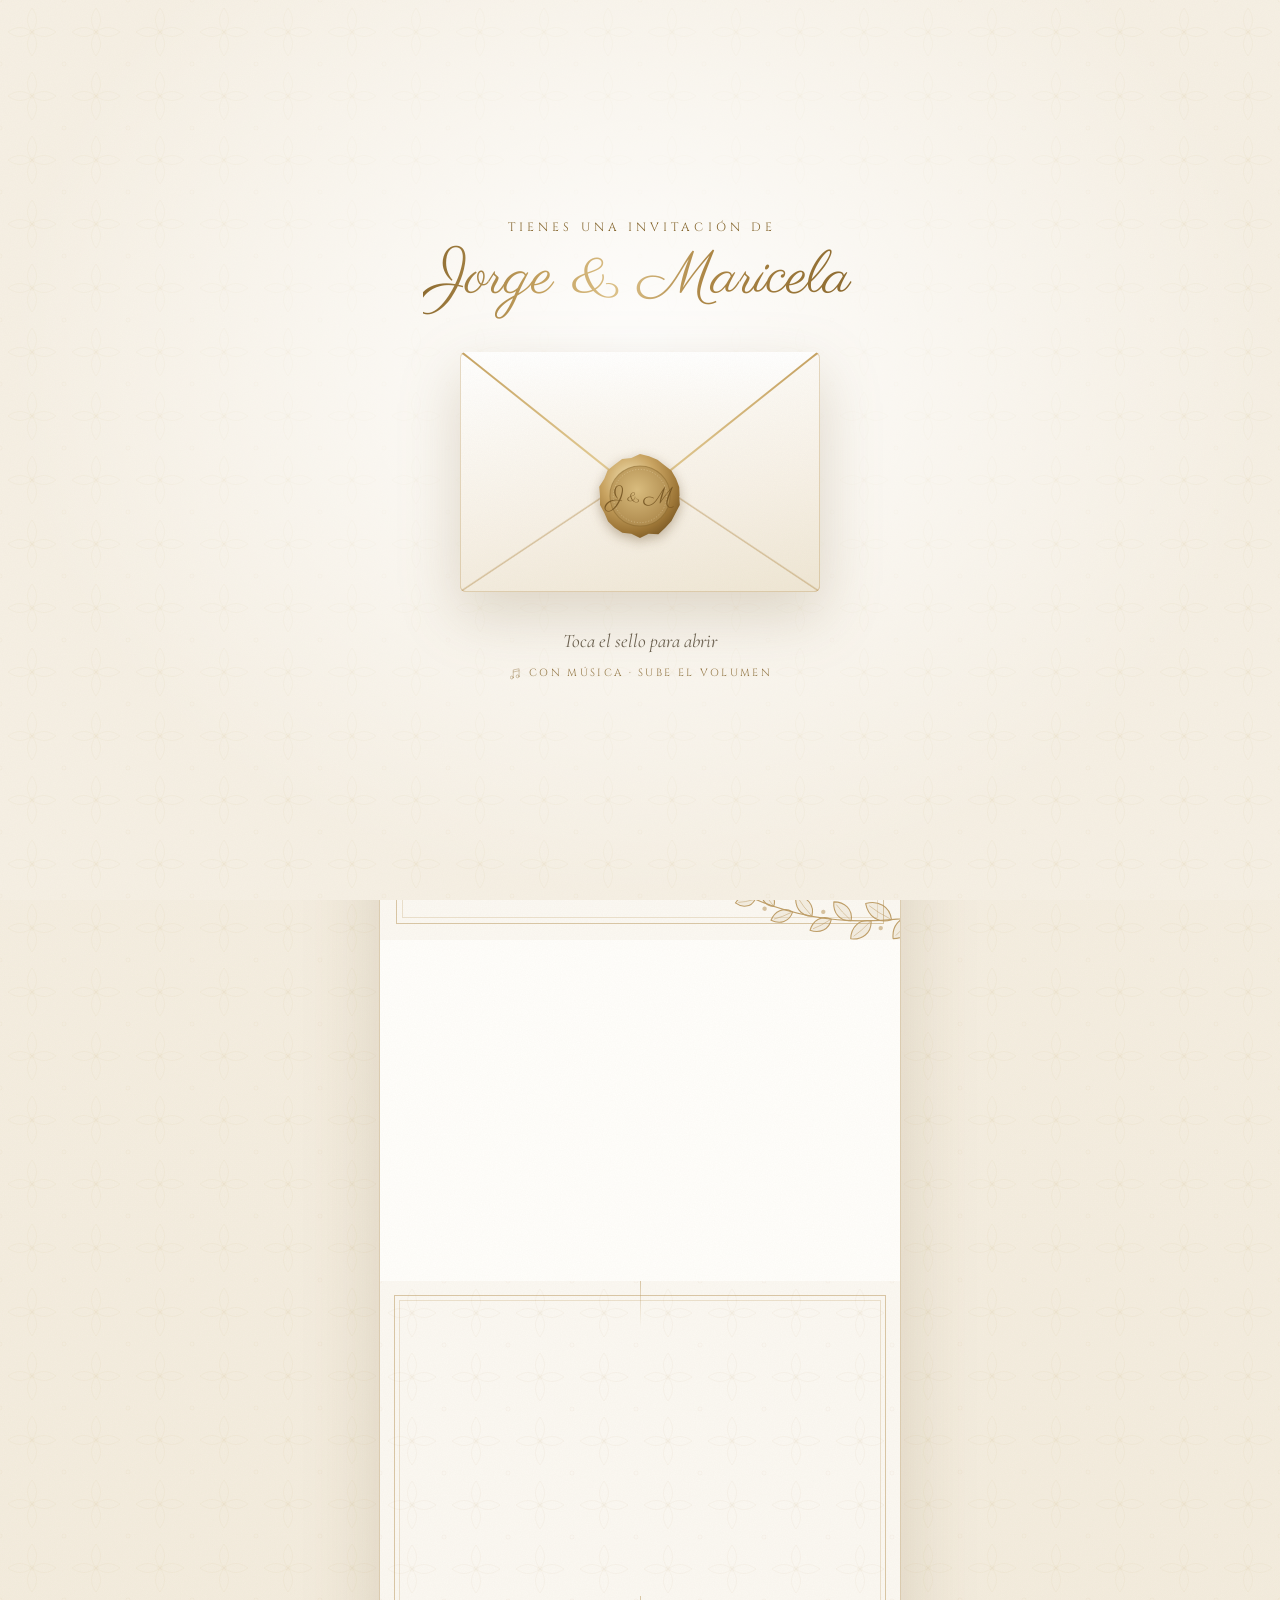
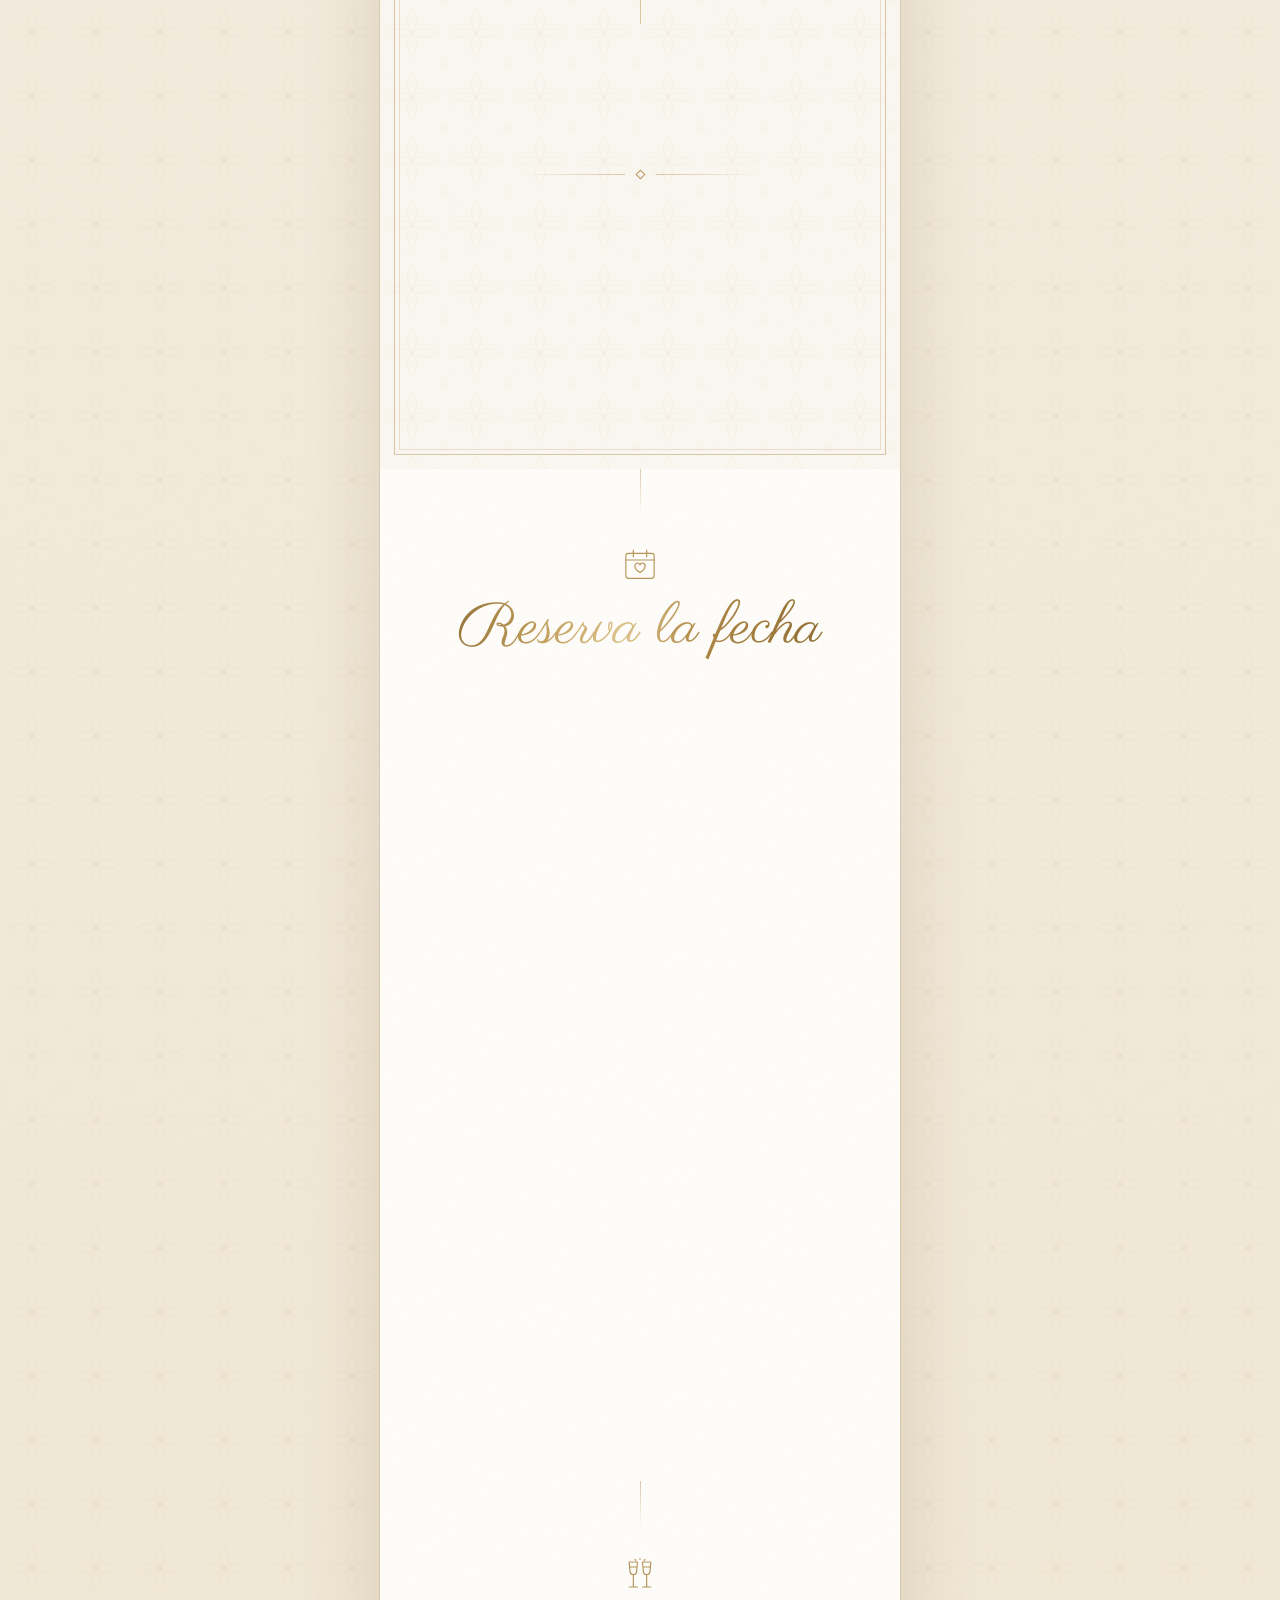
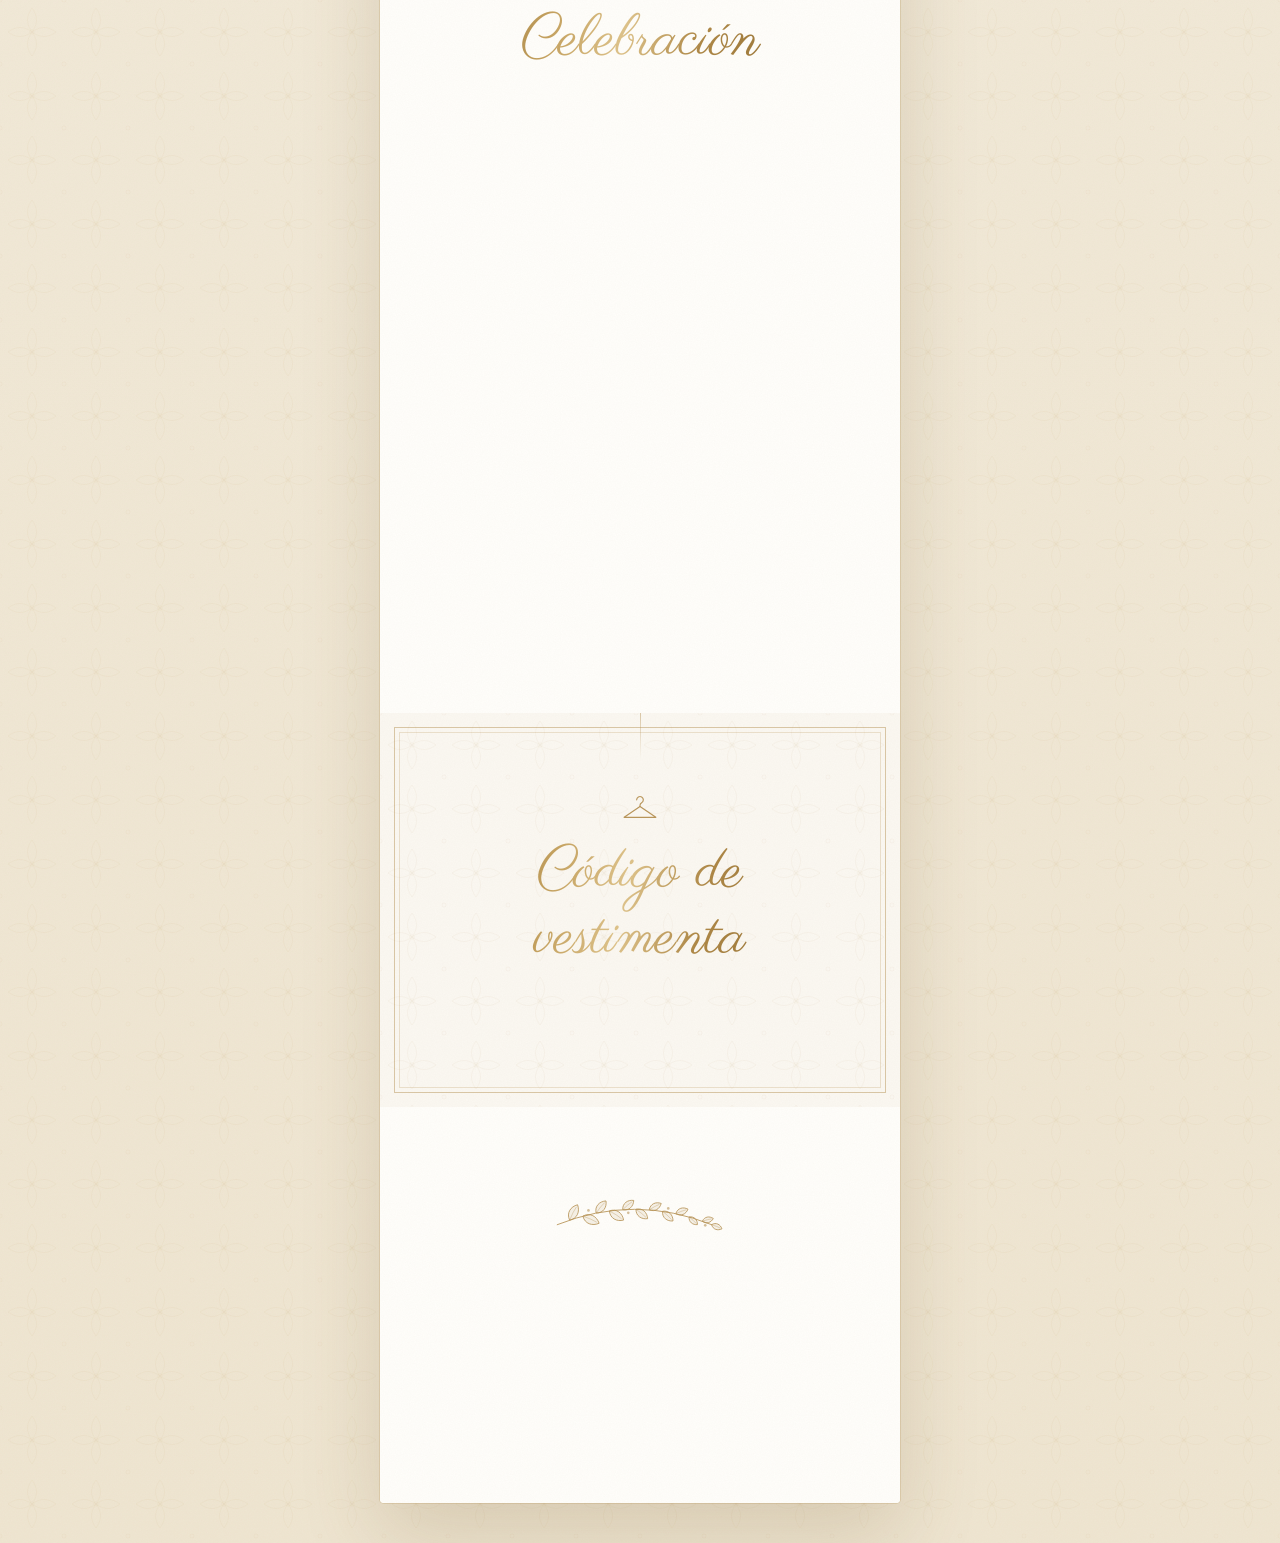
==== commit 426a6764: "Canción y reproductor dorado - Audio normalizado, con entrada y salida suaves, 1.2 MB (m4a y mp3) - " ====
--- a/index.html
+++ b/index.html
@@ -13,9 +13,9 @@
   <meta property="og:type" content="website">
   <meta property="og:locale" content="es_MX">
   <meta property="og:title" content="Jorge &amp; Maricela · ¡Nos casamos!">
-  <meta property="og:description" content="Viernes 11 de diciembre de 2026 · Chiapa de Corzo, Chiapas. Abre tu invitación y confirma tu asistencia.">
-  <meta property="og:url" content="https://jorgerealg-star.github.io/boda-jorge-maricela/">
-  <meta property="og:image" content="https://jorgerealg-star.github.io/boda-jorge-maricela/img/og.jpg">
+  <meta property="og:description" content="Viernes 11 de diciembre de 2026 · Chiapa de Corzo, Chiapas. Toca para abrir tu invitación.">
+  <meta property="og:url" content="https://jorge-y-maricela.github.io/">
+  <meta property="og:image" content="https://jorge-y-maricela.github.io/img/og.jpg">
   <meta property="og:image:width" content="1200">
   <meta property="og:image:height" content="630">
   <meta property="og:image:alt" content="Invitación de boda de Jorge y Maricela">
@@ -54,7 +54,7 @@
     </main>
   </div>
 
-  <button class="boton-musica" id="boton-musica" type="button" hidden aria-pressed="true" aria-label="Pausar la música"></button>
+  <button class="musica" id="boton-musica" type="button" hidden aria-pressed="false" aria-label="Reproducir la música"></button>
 
   <dialog class="visor" id="visor">
     <button class="visor__cerrar" type="button" aria-label="Cerrar">×</button>
--- a/css/estilos.css
+++ b/css/estilos.css
@@ -413,16 +413,84 @@
 }
 .cierre__fecha { font-family: var(--mayus); font-size: 15px; letter-spacing: .4em; color: var(--tinta); margin-top: 8px; padding-left: .4em; }
 
-/* ----------------------------------------------------------------- Música y aviso */
-.boton-musica {
-  position: fixed; right: 18px; bottom: calc(18px + env(safe-area-inset-bottom)); z-index: 30;
-  width: 50px; height: 50px; border-radius: 50%; display: grid; place-items: center; cursor: pointer;
-  border: 1px solid var(--oro); background: rgba(255, 254, 251, .92); color: var(--oro-osc);
-  box-shadow: 0 8px 22px rgba(140, 105, 45, .22); backdrop-filter: blur(6px);
-}
-.boton-musica .icono { width: 22px; height: 22px; }
-.boton-musica.sonando .icono { animation: latir 1.6s ease-in-out infinite; }
-@keyframes latir { 50% { transform: scale(1.12); } }
+/* ----------------------------------------------------------------- Música */
+/* Píldora de cristal blanco con filo dorado. Cerrada es un círculo con un disco
+   dorado; al empezar a sonar se abre unos segundos con el nombre de la canción. */
+.musica {
+  position: fixed; z-index: 30;
+  right: max(14px, calc((100vw - var(--ancho)) / 2 + 14px));
+  bottom: calc(16px + env(safe-area-inset-bottom));
+  display: flex; align-items: center; gap: 0;
+  height: 50px; padding: 4px; border-radius: 999px; cursor: pointer;
+  border: 1px solid rgba(184, 149, 90, .55);
+  background: rgba(255, 254, 251, .82);
+  -webkit-backdrop-filter: blur(10px) saturate(1.2); backdrop-filter: blur(10px) saturate(1.2);
+  box-shadow: 0 10px 28px rgba(110, 82, 35, .18), 0 0 0 4px rgba(255, 255, 255, .35);
+  color: var(--tinta); text-align: left;
+  opacity: 0; transform: translateY(14px) scale(.9);
+  transition: opacity .6s var(--suave), transform .6s var(--suave), gap .5s var(--suave), padding .5s var(--suave), box-shadow .3s;
+  -webkit-tap-highlight-color: transparent;
+}
+.musica.visible { opacity: 1; transform: none; }
+.musica.apartado { opacity: 0; transform: translateY(14px) scale(.9); pointer-events: none; }
+.musica:active { transform: scale(.96); }
+
+/* Disco dorado con surcos */
+.musica__disco {
+  position: relative; flex: none; width: 40px; height: 40px; border-radius: 50%;
+  background:
+    radial-gradient(circle at 34% 30%, rgba(255, 255, 255, .55), transparent 42%),
+    repeating-radial-gradient(circle, rgba(255, 255, 255, .18) 0 .6px, transparent .6px 2.4px),
+    conic-gradient(from 20deg, #b8955a, #e9d5a0, #b08a49, #dcc189, #a88444, #e6cf98, #b8955a);
+  box-shadow: inset 0 0 0 1px rgba(125, 95, 42, .45), 0 2px 6px rgba(110, 82, 35, .25);
+  animation: girar 5.5s linear infinite; animation-play-state: paused;
+}
+.musica.sonando .musica__disco { animation-play-state: running; }
+@keyframes girar { to { transform: rotate(360deg); } }
+/* Centro blanco: punto cuando suena, triángulo de "reproducir" en pausa */
+.musica__centro {
+  position: absolute; inset: 13px; border-radius: 50%;
+  background: var(--blanco); box-shadow: inset 0 0 0 1px rgba(184, 149, 90, .5);
+}
+.musica__centro::after {
+  content: ''; position: absolute; left: 50%; top: 50%;
+  width: 0; height: 0; transform: translate(-35%, -50%);
+  border-style: solid; border-width: 4px 0 4px 6.5px; border-color: transparent transparent transparent var(--oro-osc);
+  transition: opacity .25s;
+}
+.musica.sonando .musica__centro::after { width: 3px; height: 3px; border: 0; border-radius: 50%; background: var(--oro-osc); transform: translate(-50%, -50%); }
+
+/* Nombre de la canción (solo cuando la píldora está abierta) */
+.musica__texto {
+  display: flex; flex-direction: column; justify-content: center; overflow: hidden; white-space: nowrap;
+  max-width: 0; opacity: 0;
+  transition: max-width .55s var(--suave), opacity .35s ease, margin .55s var(--suave);
+}
+.musica__titulo { font-family: var(--mayus); font-size: 11px; letter-spacing: .22em; text-transform: uppercase; color: var(--oro-osc); line-height: 1.3; }
+.musica__estado { font-style: italic; font-size: 14px; color: var(--tinta-suave); line-height: 1.2; }
+
+/* Ondas: tres barras finas que se mueven al ritmo cuando suena */
+.musica__ondas { display: flex; align-items: center; gap: 2.5px; height: 16px; max-width: 0; overflow: hidden; opacity: 0; transition: max-width .5s var(--suave), opacity .35s, margin .5s var(--suave); }
+.musica__ondas i { width: 2px; height: 4px; border-radius: 2px; background: var(--oro); }
+.musica.sonando .musica__ondas i { animation: onda 1.1s ease-in-out infinite; }
+.musica.sonando .musica__ondas i:nth-child(2) { animation-delay: -.35s; animation-duration: .9s; }
+.musica.sonando .musica__ondas i:nth-child(3) { animation-delay: -.7s; animation-duration: 1.25s; }
+@keyframes onda { 0%, 100% { height: 4px; } 50% { height: 15px; } }
+
+.musica.abierto, .musica:hover, .musica:focus-visible { padding-right: 16px; }
+.musica.abierto .musica__texto, .musica:hover .musica__texto, .musica:focus-visible .musica__texto { max-width: 170px; opacity: 1; margin-left: 11px; }
+.musica.abierto .musica__ondas, .musica:hover .musica__ondas, .musica:focus-visible .musica__ondas { max-width: 20px; opacity: 1; margin-left: 12px; }
+@media (hover: none) { .musica:hover:not(.abierto) .musica__texto, .musica:hover:not(.abierto) .musica__ondas { max-width: 0; opacity: 0; margin-left: 0; } .musica:hover:not(.abierto) { padding-right: 4px; } }
+
+/* Aviso en el sobre */
+.sobre-escena__musica {
+  display: flex; align-items: center; gap: 7px; margin-top: 10px;
+  font-family: var(--mayus); font-size: 10.5px; letter-spacing: .22em; text-transform: uppercase; color: var(--oro-osc); opacity: .85;
+}
+.sobre-escena__musica .icono { width: 14px; height: 14px; }
+.abierto .sobre-escena__musica { opacity: 0; transition: opacity .3s; }
+
+/* ----------------------------------------------------------------- Aviso */
 .aviso {
   position: fixed; left: 50%; bottom: 28px; z-index: 60; transform: translate(-50%, 20px); opacity: 0; pointer-events: none;
   background: var(--tinta); color: var(--blanco); padding: 10px 20px; border-radius: 30px; font-size: 16px;
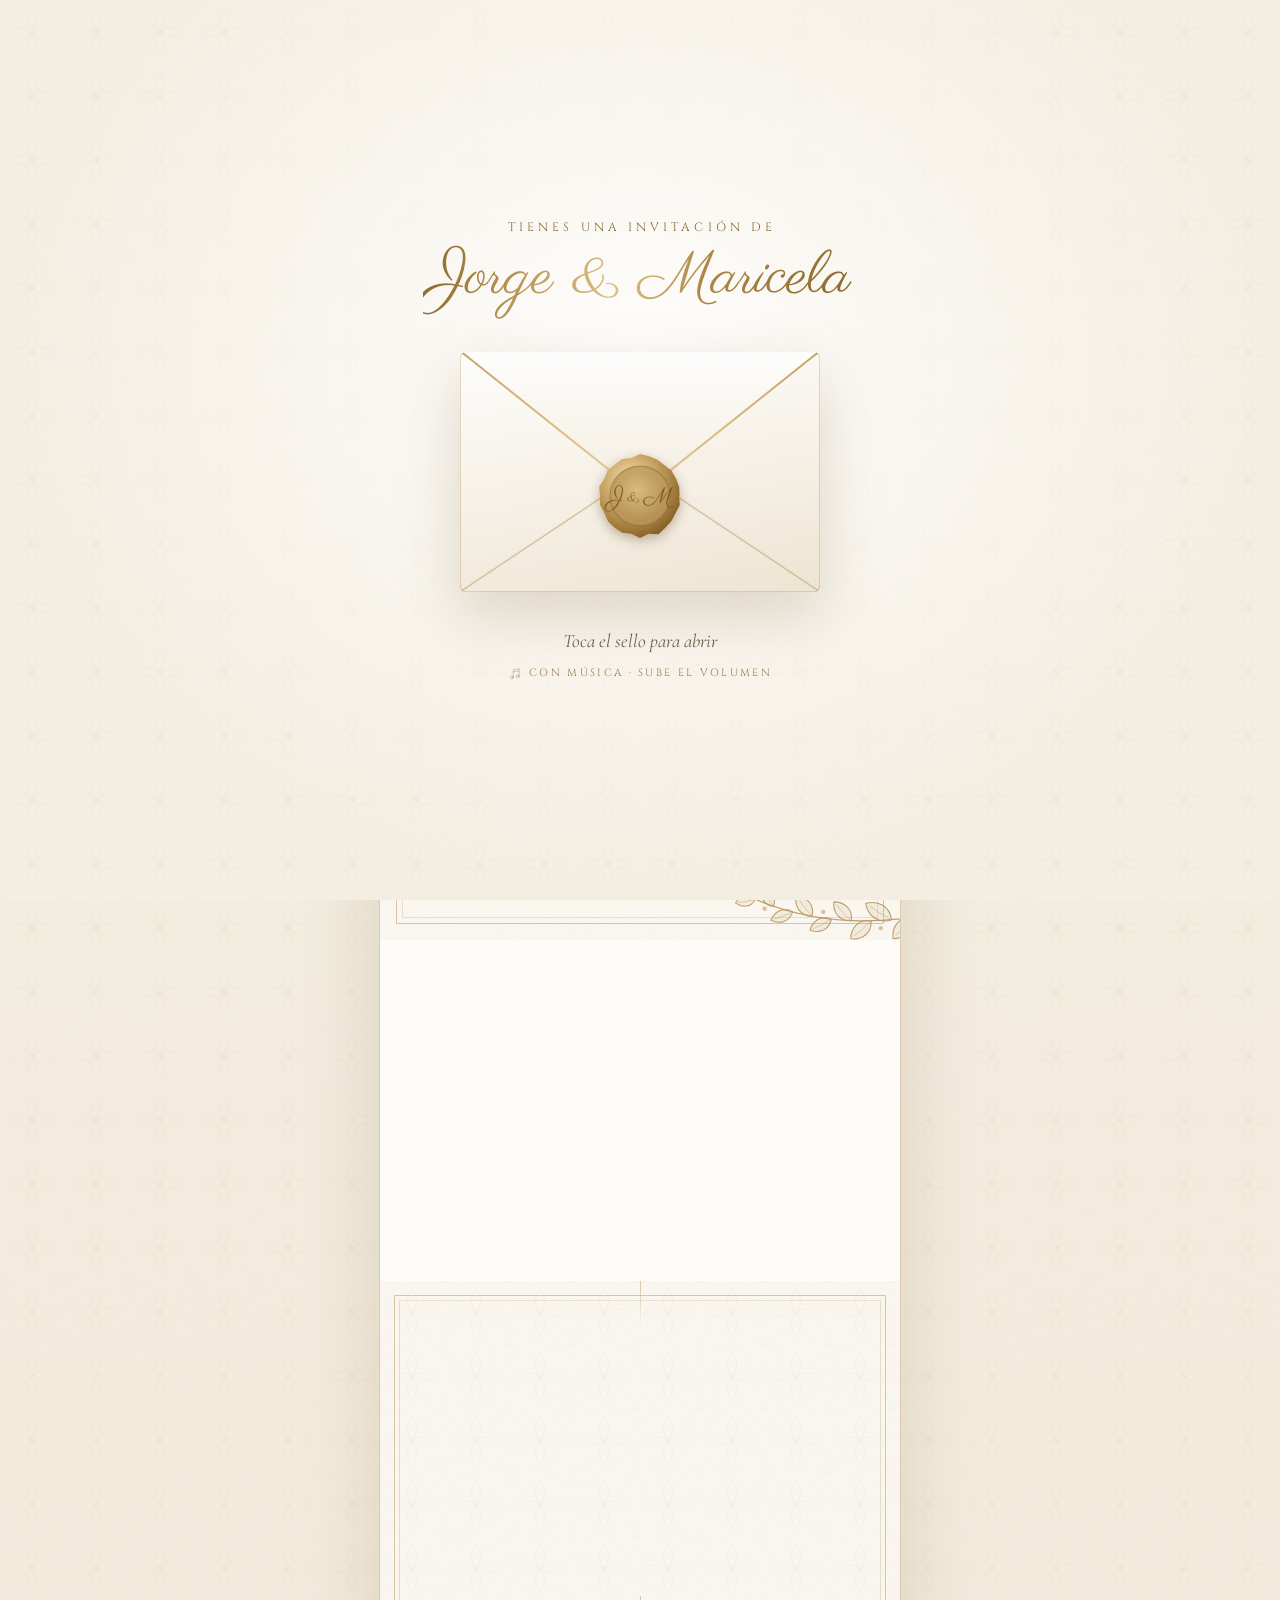
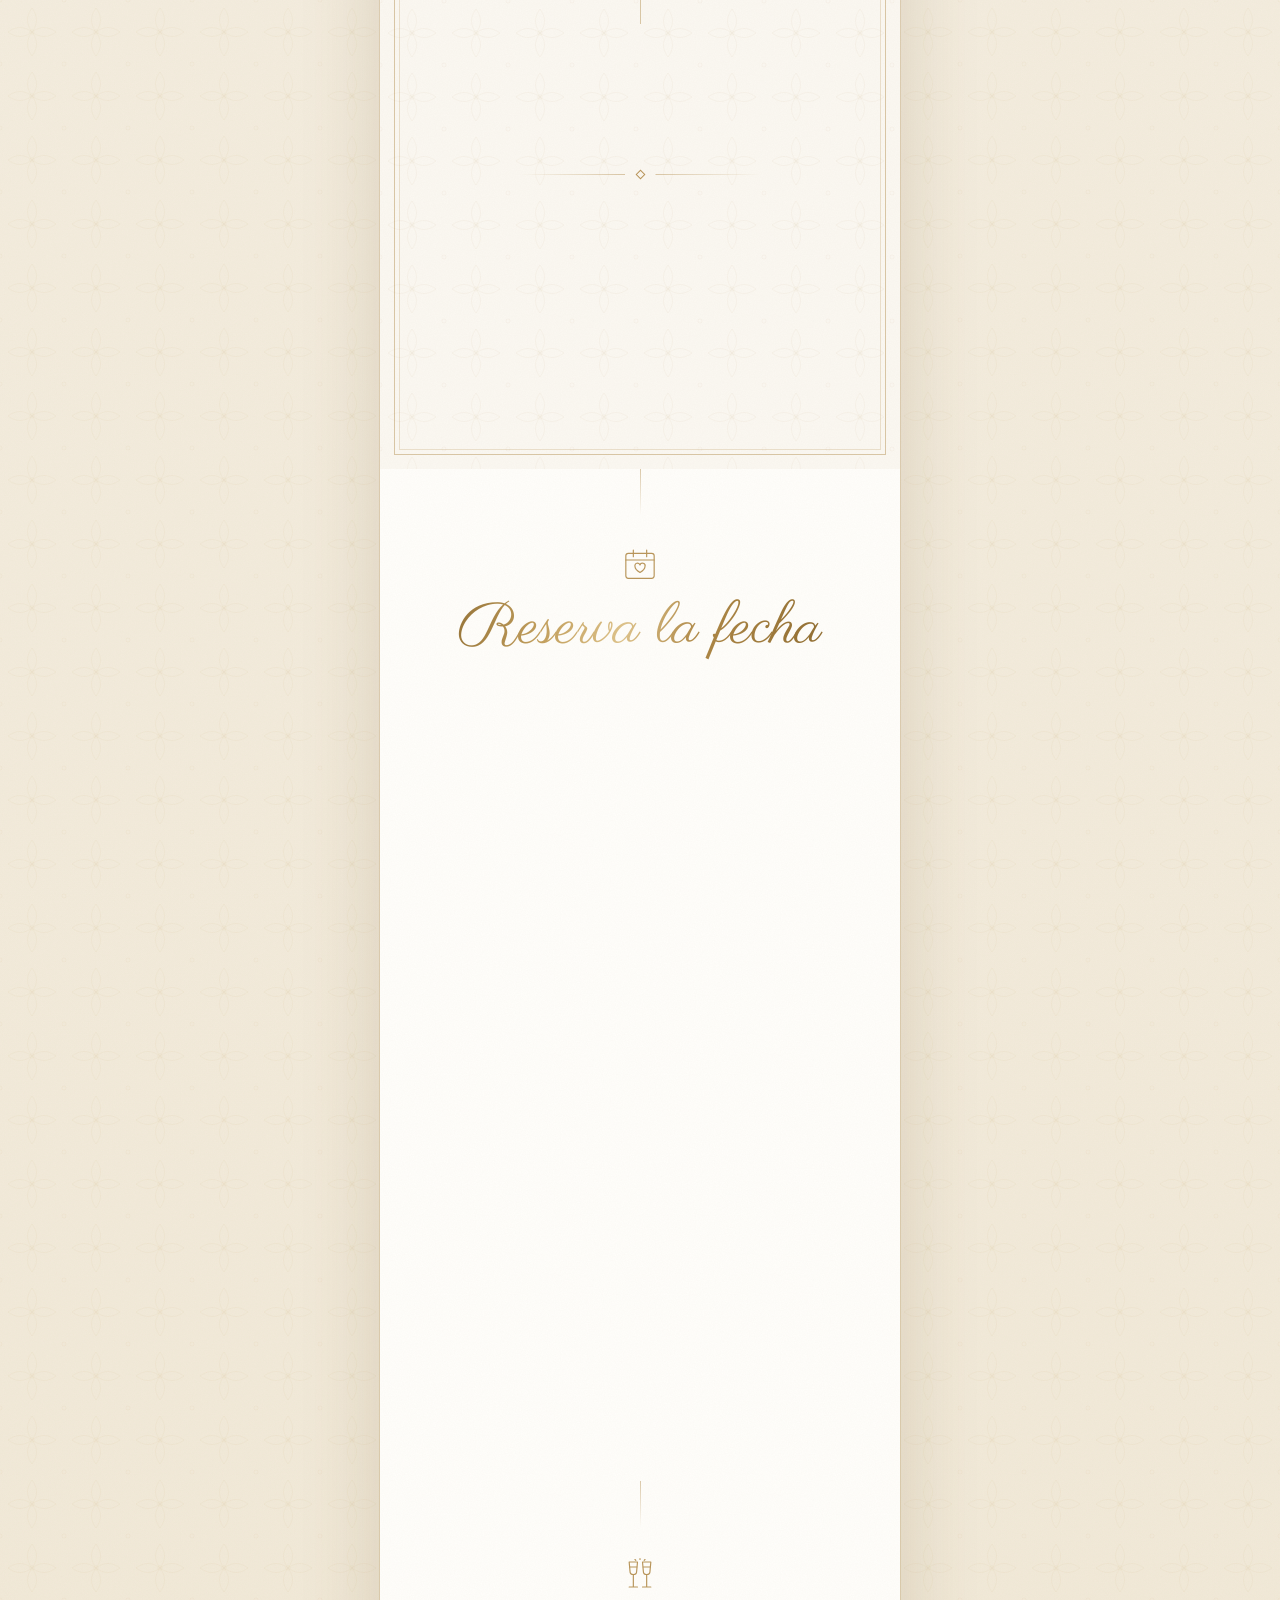
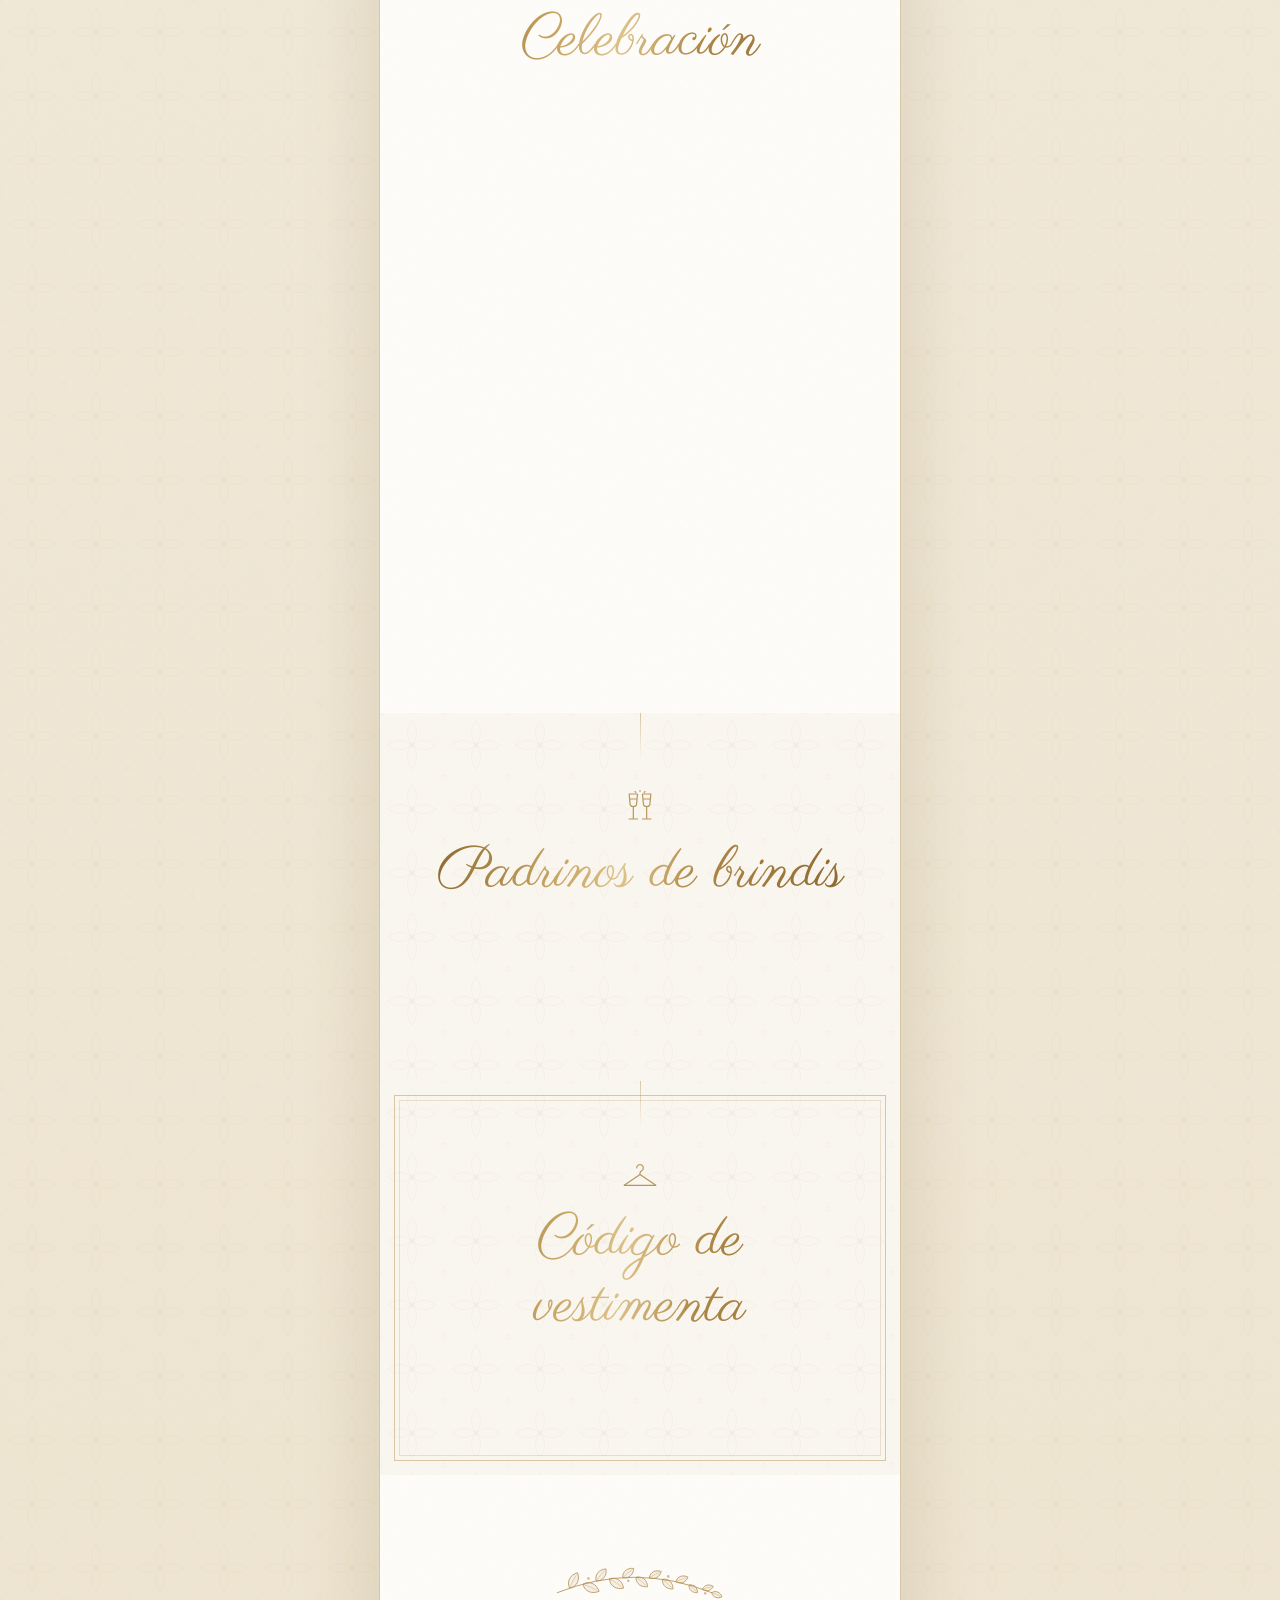
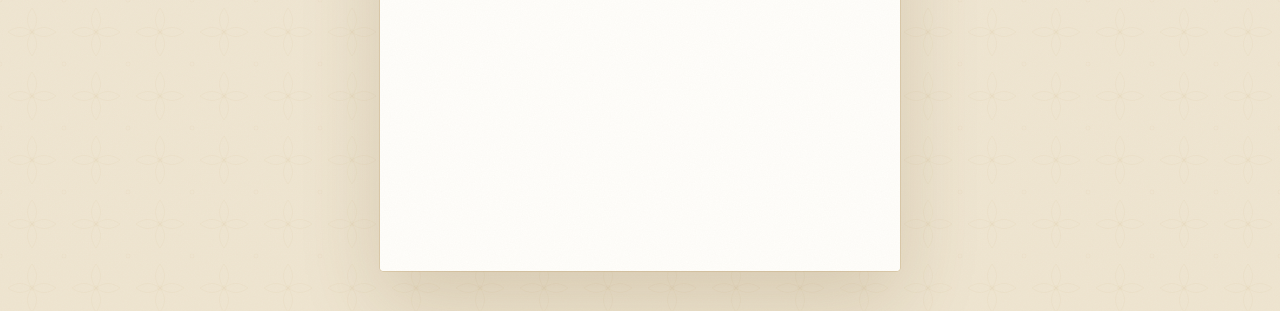
==== commit bb0bfb3d: "Padrinos de brindis, sin confirmación y ubicación en Fracc. Villarreal - Enlaces personales: solo no" ====
--- a/index.html
+++ b/index.html
@@ -4,7 +4,7 @@
   <meta charset="utf-8">
   <meta name="viewport" content="width=device-width, initial-scale=1, viewport-fit=cover">
   <title>Boda de Jorge &amp; Maricela · 11 de diciembre de 2026</title>
-  <meta name="description" content="Con la bendición de Dios y de nuestros padres, te invitamos a celebrar nuestra boda. Viernes 11 de diciembre de 2026 · Chiapa de Corzo, Chiapas.">
+  <meta name="description" content="Con la bendición de Dios y de nuestros padres, te invitamos a celebrar nuestra boda. Viernes 11 de diciembre de 2026 · Salón La Terraza, Fracc. Villarreal, Chiapas.">
   <meta name="theme-color" content="#FFFEFB">
   <meta name="color-scheme" content="light only">
   <meta name="darkreader-lock">
@@ -13,7 +13,7 @@
   <meta property="og:type" content="website">
   <meta property="og:locale" content="es_MX">
   <meta property="og:title" content="Jorge &amp; Maricela · ¡Nos casamos!">
-  <meta property="og:description" content="Viernes 11 de diciembre de 2026 · Chiapa de Corzo, Chiapas. Toca para abrir tu invitación.">
+  <meta property="og:description" content="Viernes 11 de diciembre de 2026 · Salón La Terraza, Fracc. Villarreal. Toca para abrir tu invitación.">
   <meta property="og:url" content="https://jorge-y-maricela.github.io/">
   <meta property="og:image" content="https://jorge-y-maricela.github.io/img/og.jpg">
   <meta property="og:image:width" content="1200">
--- a/css/estilos.css
+++ b/css/estilos.css
@@ -207,6 +207,8 @@
 .padres__divisor { width: 1px; height: 28px; margin: -6px auto; background: var(--linea); }
 .padres__grupo .etiqueta { margin-bottom: 10px; }
 .padres__nombre { font-size: 22px; line-height: 1.45; color: var(--tinta); }
+.padrinos { margin-top: 22px; }
+.padrinos .padres__nombre + .padres__nombre { margin-top: 4px; }
 .padres__honor { font-style: italic; font-size: 20px; color: var(--tinta-suave); max-width: 26ch; margin: 0 auto; }
 .padres__novios { margin-top: 20px; display: flex; flex-direction: column; gap: 4px; }
 .padres__novios span { font-family: var(--mayus); font-size: 17px; letter-spacing: .12em; color: var(--tinta); }
